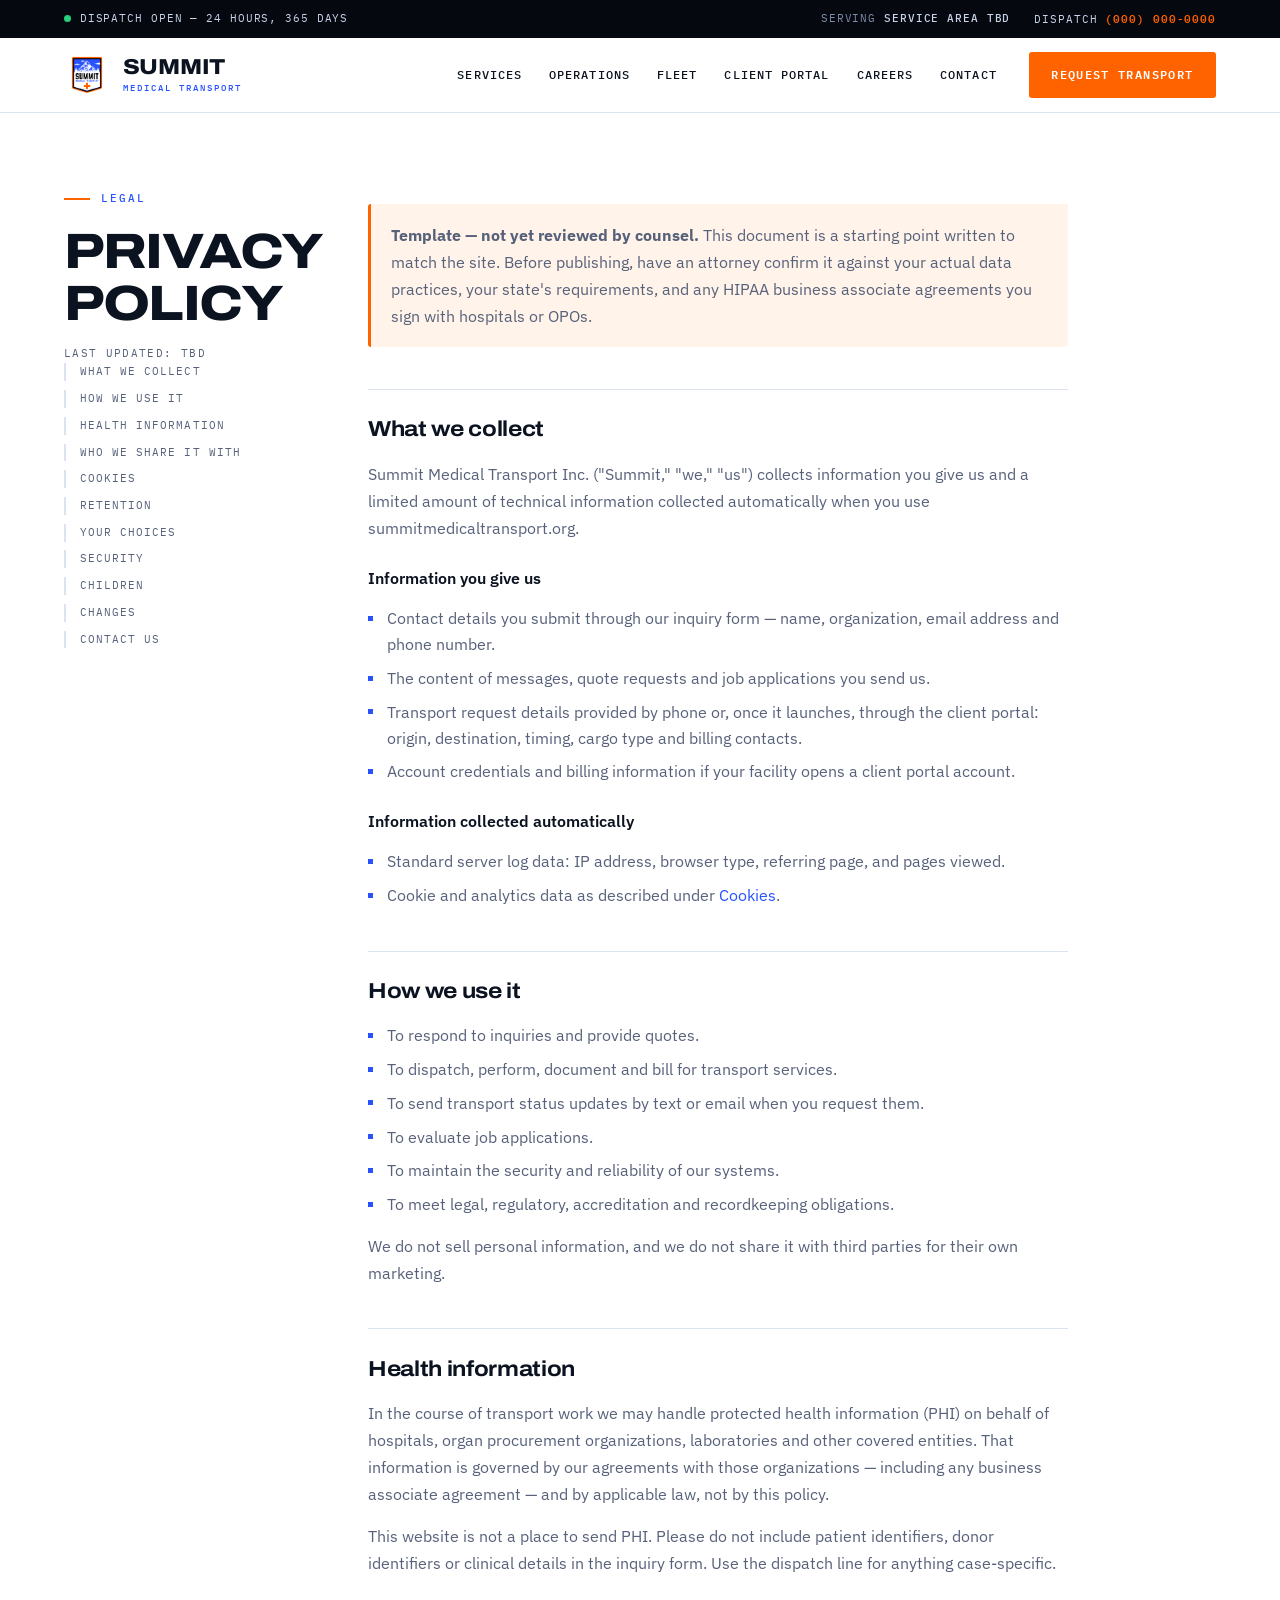
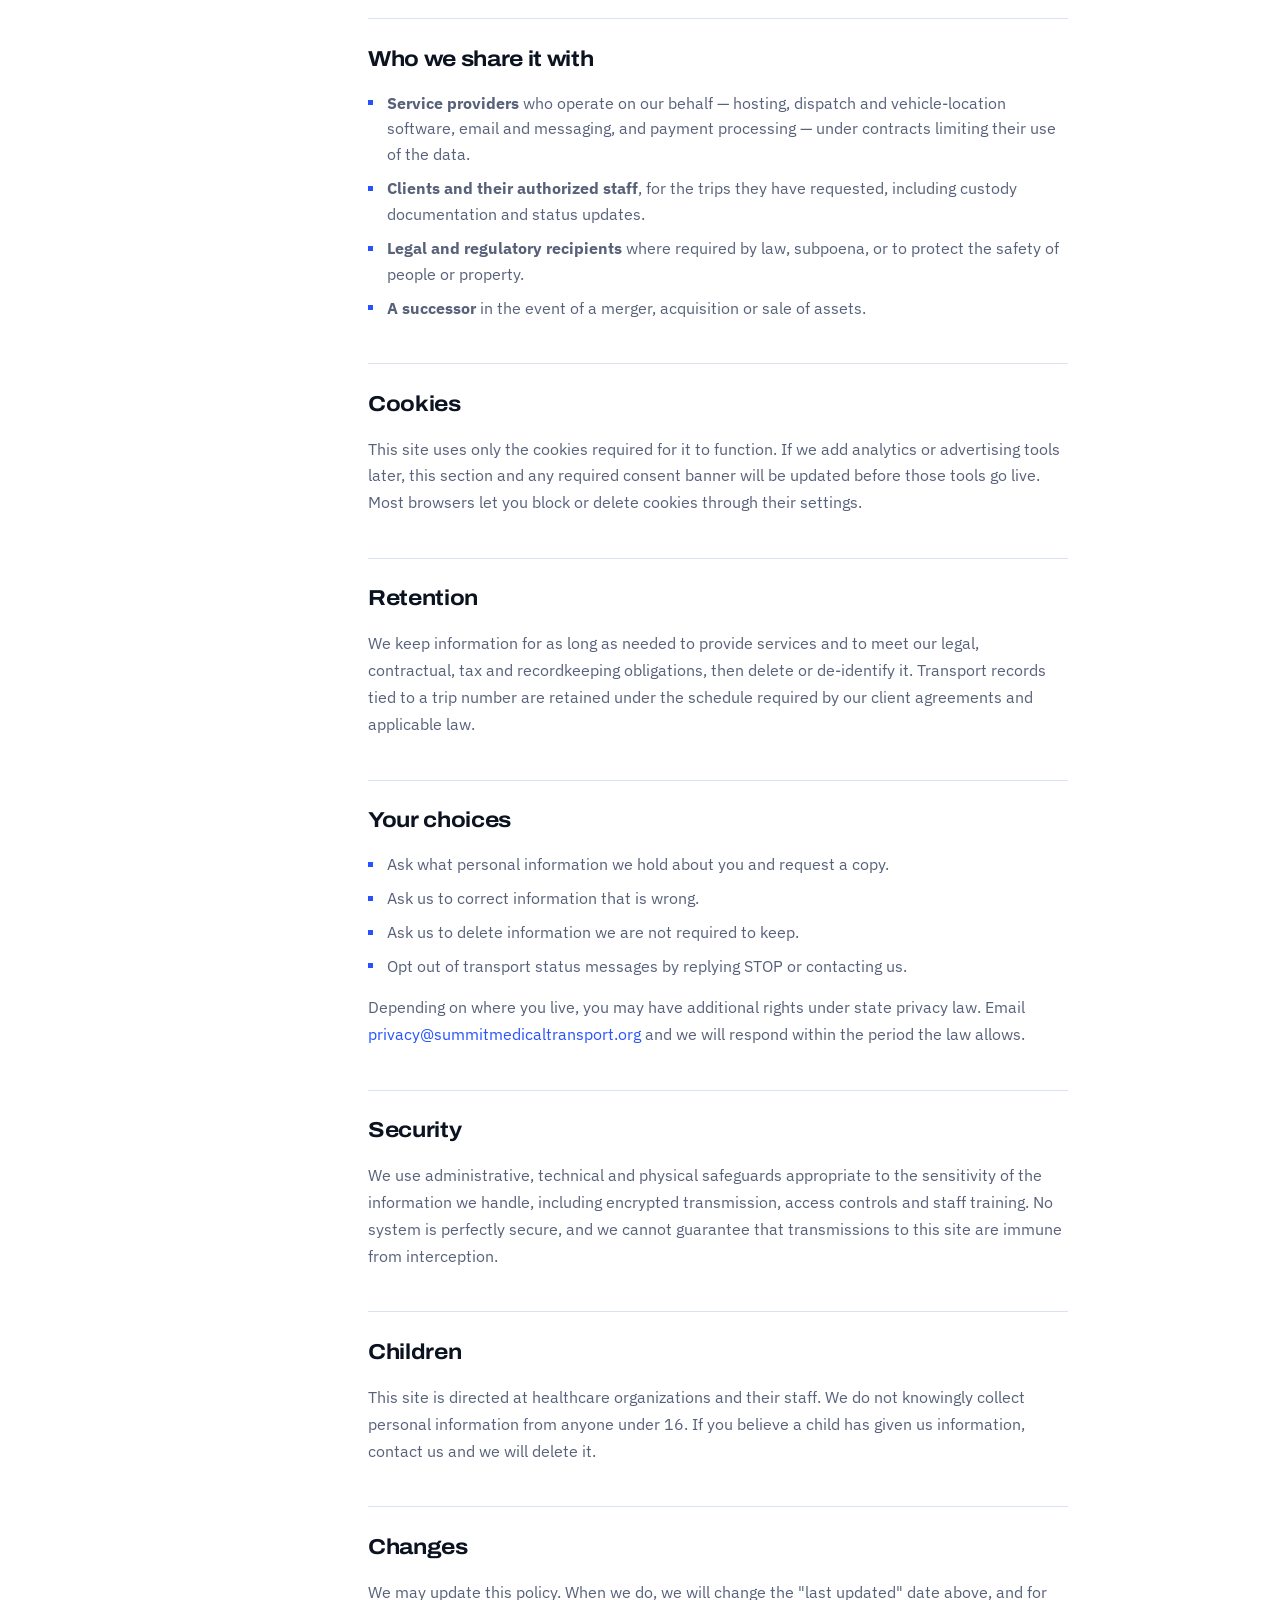
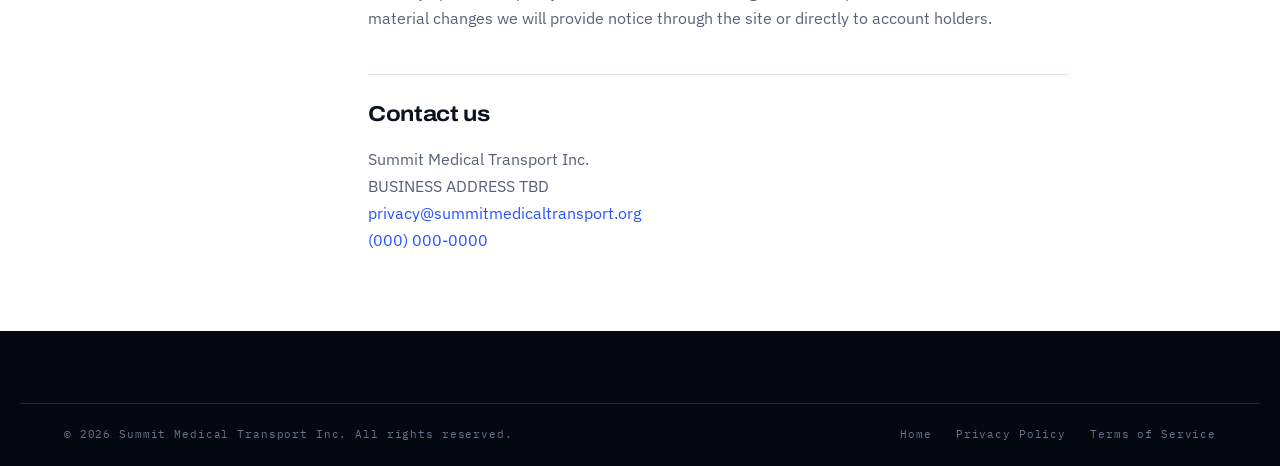
==== privacy.html @ a044e52d "Add Summit Medical Transport marketing site Single-page static site with privacy and terms drafts. H" ====
<!DOCTYPE html>
<html lang="en">
<head>
<meta charset="utf-8">
<meta name="viewport" content="width=device-width, initial-scale=1">
<title>Privacy Policy — Summit Medical Transport</title>
<meta name="description" content="How Summit Medical Transport Inc. collects, uses and protects information submitted through summitmedicaltransport.org.">
<meta name="theme-color" content="#05080F">
<meta name="robots" content="noindex">
<link rel="icon" href="assets/img/favicon.png" type="image/png">
<link rel="apple-touch-icon" href="assets/img/apple-touch-icon.png">
<link rel="preconnect" href="https://fonts.googleapis.com">
<link rel="preconnect" href="https://fonts.gstatic.com" crossorigin>
<link href="https://fonts.googleapis.com/css2?family=Archivo:wdth,wght@100..125,400..800&family=IBM+Plex+Mono:wght@400;500;600&family=IBM+Plex+Sans:wght@400;500;600&display=swap" rel="stylesheet">
<link rel="stylesheet" href="assets/css/styles.css">
</head>
<body>
<a class="skip" href="#main">Skip to content</a>

<div class="dispatchbar">
  <div class="wrap dispatchbar__in">
    <p class="dispatchbar__status"><span class="pulse" aria-hidden="true"></span>Dispatch open — 24 hours, 365 days</p>
    <p class="dispatchbar__area">Serving <strong>SERVICE AREA TBD</strong></p>
    <a class="dispatchbar__tel" href="tel:+10000000000">Dispatch <strong>(000) 000-0000</strong></a>
  </div>
</div>

<header class="banner">
  <div class="wrap banner__in">
    <a class="brand" href="index.html" aria-label="Summit Medical Transport, home">
      <img class="brand__mark" src="assets/img/summit-logo.png" alt="" width="1000" height="1000">
      <span class="brand__type">
        <span class="brand__name">Summit</span>
        <span class="brand__sub">Medical Transport</span>
      </span>
    </a>
    <nav class="nav" id="nav" aria-label="Primary">
      <a href="index.html#services">Services</a>
      <a href="index.html#operations">Operations</a>
      <a href="index.html#fleet">Fleet</a>
      <a href="index.html#portal">Client Portal</a>
      <a href="index.html#careers">Careers</a>
      <a href="index.html#contact">Contact</a>
    </nav>
    <div class="banner__act">
      <a class="btn btn--signal" href="tel:+10000000000">Request Transport</a>
    </div>
    <button class="burger" id="burger" aria-expanded="false" aria-controls="nav" aria-label="Open menu">
      <span></span><span></span><span></span>
    </button>
  </div>
</header>

<main id="main" class="legal">
  <div class="wrap legal__grid">
    <aside>
      <p class="eyebrow">Legal</p>
      <h1 class="legal__h1">Privacy<br>Policy</h1>
      <p class="legal__updated">Last updated: TBD</p>
      <nav class="legal__toc" aria-label="On this page">
        <a href="#collect">What we collect</a>
        <a href="#use">How we use it</a>
        <a href="#phi">Health information</a>
        <a href="#share">Who we share it with</a>
        <a href="#cookies">Cookies</a>
        <a href="#retention">Retention</a>
        <a href="#rights">Your choices</a>
        <a href="#security">Security</a>
        <a href="#children">Children</a>
        <a href="#changes">Changes</a>
        <a href="#reach">Contact us</a>
      </nav>
    </aside>

    <div class="legal__body">
      <p class="legal__note">
        <strong>Template — not yet reviewed by counsel.</strong> This document is a
        starting point written to match the site. Before publishing, have an
        attorney confirm it against your actual data practices, your state's
        requirements, and any HIPAA business associate agreements you sign with
        hospitals or OPOs.
      </p>

      <h2 id="collect">What we collect</h2>
      <p>
        Summit Medical Transport Inc. ("Summit," "we," "us") collects information
        you give us and a limited amount of technical information collected
        automatically when you use summitmedicaltransport.org.
      </p>
      <h3>Information you give us</h3>
      <ul>
        <li>Contact details you submit through our inquiry form — name, organization, email address and phone number.</li>
        <li>The content of messages, quote requests and job applications you send us.</li>
        <li>Transport request details provided by phone or, once it launches, through the client portal: origin, destination, timing, cargo type and billing contacts.</li>
        <li>Account credentials and billing information if your facility opens a client portal account.</li>
      </ul>
      <h3>Information collected automatically</h3>
      <ul>
        <li>Standard server log data: IP address, browser type, referring page, and pages viewed.</li>
        <li>Cookie and analytics data as described under <a href="#cookies">Cookies</a>.</li>
      </ul>

      <h2 id="use">How we use it</h2>
      <ul>
        <li>To respond to inquiries and provide quotes.</li>
        <li>To dispatch, perform, document and bill for transport services.</li>
        <li>To send transport status updates by text or email when you request them.</li>
        <li>To evaluate job applications.</li>
        <li>To maintain the security and reliability of our systems.</li>
        <li>To meet legal, regulatory, accreditation and recordkeeping obligations.</li>
      </ul>
      <p>
        We do not sell personal information, and we do not share it with third
        parties for their own marketing.
      </p>

      <h2 id="phi">Health information</h2>
      <p>
        In the course of transport work we may handle protected health
        information (PHI) on behalf of hospitals, organ procurement
        organizations, laboratories and other covered entities. That information
        is governed by our agreements with those organizations — including any
        business associate agreement — and by applicable law, not by this policy.
      </p>
      <p>
        This website is not a place to send PHI. Please do not include patient
        identifiers, donor identifiers or clinical details in the inquiry form.
        Use the dispatch line for anything case-specific.
      </p>

      <h2 id="share">Who we share it with</h2>
      <ul>
        <li><strong>Service providers</strong> who operate on our behalf — hosting, dispatch and vehicle-location software, email and messaging, and payment processing — under contracts limiting their use of the data.</li>
        <li><strong>Clients and their authorized staff</strong>, for the trips they have requested, including custody documentation and status updates.</li>
        <li><strong>Legal and regulatory recipients</strong> where required by law, subpoena, or to protect the safety of people or property.</li>
        <li><strong>A successor</strong> in the event of a merger, acquisition or sale of assets.</li>
      </ul>

      <h2 id="cookies">Cookies</h2>
      <p>
        This site uses only the cookies required for it to function. If we add
        analytics or advertising tools later, this section and any required
        consent banner will be updated before those tools go live. Most browsers
        let you block or delete cookies through their settings.
      </p>

      <h2 id="retention">Retention</h2>
      <p>
        We keep information for as long as needed to provide services and to meet
        our legal, contractual, tax and recordkeeping obligations, then delete or
        de-identify it. Transport records tied to a trip number are retained
        under the schedule required by our client agreements and applicable law.
      </p>

      <h2 id="rights">Your choices</h2>
      <ul>
        <li>Ask what personal information we hold about you and request a copy.</li>
        <li>Ask us to correct information that is wrong.</li>
        <li>Ask us to delete information we are not required to keep.</li>
        <li>Opt out of transport status messages by replying STOP or contacting us.</li>
      </ul>
      <p>
        Depending on where you live, you may have additional rights under state
        privacy law. Email <a href="mailto:privacy@summitmedicaltransport.org">privacy@summitmedicaltransport.org</a>
        and we will respond within the period the law allows.
      </p>

      <h2 id="security">Security</h2>
      <p>
        We use administrative, technical and physical safeguards appropriate to
        the sensitivity of the information we handle, including encrypted
        transmission, access controls and staff training. No system is perfectly
        secure, and we cannot guarantee that transmissions to this site are
        immune from interception.
      </p>

      <h2 id="children">Children</h2>
      <p>
        This site is directed at healthcare organizations and their staff. We do
        not knowingly collect personal information from anyone under 16. If you
        believe a child has given us information, contact us and we will delete
        it.
      </p>

      <h2 id="changes">Changes</h2>
      <p>
        We may update this policy. When we do, we will change the "last updated"
        date above, and for material changes we will provide notice through the
        site or directly to account holders.
      </p>

      <h2 id="reach">Contact us</h2>
      <p>
        Summit Medical Transport Inc.<br>
        BUSINESS ADDRESS TBD<br>
        <a href="mailto:privacy@summitmedicaltransport.org">privacy@summitmedicaltransport.org</a><br>
        <a href="tel:+10000000000">(000) 000-0000</a>
      </p>
    </div>
  </div>
</main>

<footer class="foot">
  <div class="wrap foot__base">
    <p class="foot__copy">© <span id="yr">2026</span> Summit Medical Transport Inc. All rights reserved.</p>
    <p class="foot__links">
      <a href="index.html">Home</a>
      <a href="privacy.html">Privacy Policy</a>
      <a href="terms.html">Terms of Service</a>
    </p>
  </div>
</footer>

<script src="assets/js/main.js" defer></script>
</body>
</html>
---- assets/css/styles.css ----
/* ═══════════════════════════════════════════════════════════════════
   SUMMIT MEDICAL TRANSPORT
   Direction: "Cold Chain" — alpine night, clinical frost, dispatch data.
   Display: Archivo (expanded)  ·  Body: IBM Plex Sans  ·  Data: IBM Plex Mono
   ═══════════════════════════════════════════════════════════════════ */

:root{
  /* ── color ── */
  --night:        #05080F;
  --ink:          #0B1220;
  --ink-lift:     #131E36;
  --summit:       #2752FE;
  --summit-lift:  #4A72FF;
  --signal:       #FF6300;
  --signal-soft:  #FF8A3D;
  --frost:        #EEF2FA;
  --paper:        #FFFFFF;
  --slate:        #57617A;
  --line:         #DCE3F0;
  --line-dark:    rgba(255,255,255,.13);

  /* ── type ── */
  --display: 'Archivo', 'Helvetica Neue', Arial, sans-serif;
  --body:    'IBM Plex Sans', -apple-system, BlinkMacSystemFont, 'Segoe UI', sans-serif;
  --mono:    'IBM Plex Mono', ui-monospace, 'SF Mono', Menlo, monospace;

  /* ── metrics ── */
  --wrap: 1240px;
  --gut: clamp(1.25rem, 4vw, 2.75rem);
  --banner-h: 74px;
  --r: 3px;
}

*,*::before,*::after{ box-sizing:border-box; }

html{ -webkit-text-size-adjust:100%; scroll-behavior:smooth; scroll-padding-top:calc(var(--banner-h) + 16px); }

body{
  margin:0;
  background:var(--paper);
  color:var(--ink);
  font-family:var(--body);
  font-size:1rem;
  line-height:1.6;
  -webkit-font-smoothing:antialiased;
  overflow-x:hidden;
}

/* height:auto so the HTML width/height attributes don't beat aspect-ratio */
img,svg,video{ display:block; max-width:100%; height:auto; }
h1,h2,h3{ margin:0; }
p{ margin:0; }
ul,ol,dl,dd{ margin:0; padding:0; }
li{ list-style:none; }
a{ color:inherit; }

::selection{ background:var(--signal); color:#fff; }

:focus-visible{ outline:3px solid var(--signal); outline-offset:3px; }

.skip{
  position:absolute; left:-9999px; top:0; z-index:200;
  background:var(--signal); color:#fff; padding:.75rem 1.25rem;
  font-family:var(--mono); font-size:.8rem; text-decoration:none;
}
.skip:focus{ left:0; }

.wrap{ width:100%; max-width:var(--wrap); margin-inline:auto; padding-inline:var(--gut); }

/* ═══ TYPE PRIMITIVES ══════════════════════════════════════════════ */

.eyebrow{
  font-family:var(--mono);
  font-size:.7rem; font-weight:500;
  letter-spacing:.18em; text-transform:uppercase;
  color:var(--summit);
  display:flex; align-items:center; gap:.7rem;
}
.eyebrow::before{
  content:""; width:26px; height:2px; background:var(--signal); flex:none;
}
.eyebrow--onDark{ color:#9DB3FF; }

.sechead{ max-width:62ch; margin-bottom:clamp(2.5rem,5vw,4rem); }
.sechead__h{
  font-family:var(--display);
  font-variation-settings:'wdth' 116;
  font-weight:700;
  font-size:clamp(1.85rem,3.4vw,3rem);
  line-height:1.06;
  letter-spacing:-.022em;
  margin-top:1.1rem;
  text-wrap:balance;
}
.sechead__p{
  margin-top:1.25rem;
  font-size:clamp(1rem,1.15vw,1.1rem);
  color:var(--slate);
  max-width:56ch;
}
.sechead--onDark .sechead__p{ color:#93A0BC; }

/* ═══ BUTTONS ══════════════════════════════════════════════════════ */

.btn{
  display:inline-flex; align-items:center; justify-content:center;
  gap:.5rem;
  padding:.72rem 1.3rem;
  border:2px solid transparent; border-radius:var(--r);
  font-family:var(--mono); font-size:.76rem; font-weight:600;
  letter-spacing:.11em; text-transform:uppercase; text-decoration:none;
  white-space:nowrap; cursor:pointer;
  transition:background-color .18s ease, color .18s ease, border-color .18s ease, transform .18s ease;
}
.btn:hover{ transform:translateY(-2px); }
.btn:active{ transform:translateY(0); }
.btn--lg{ padding:1rem 1.7rem; font-size:.82rem; }

.btn--signal{ background:var(--signal); color:#fff; border-color:var(--signal); }
.btn--signal:hover{ background:#E85A00; border-color:#E85A00; }

.btn--summit{ background:var(--summit); color:#fff; border-color:var(--summit); }
.btn--summit:hover{ background:#1B3FD8; border-color:#1B3FD8; }

.btn--outline{ color:#fff; border-color:rgba(255,255,255,.32); background:transparent; }
.btn--outline:hover{ border-color:#fff; background:rgba(255,255,255,.07); }

.btn--outlineDark{ color:var(--ink); border-color:var(--line); background:transparent; }
.btn--outlineDark:hover{ border-color:var(--summit); color:var(--summit); }

.btn--ghost{ color:var(--ink); border-color:var(--line); background:transparent; padding:.6rem 1rem; }
.btn--ghost:hover{ border-color:var(--summit); color:var(--summit); }

/* ═══ DISPATCH BAR ═════════════════════════════════════════════════ */

.dispatchbar{ background:var(--night); color:#C9D4EA; }
.dispatchbar__in{
  display:flex; align-items:center; gap:1.5rem;
  min-height:38px;
  font-family:var(--mono); font-size:.7rem; letter-spacing:.08em;
  text-transform:uppercase;
}
.dispatchbar__status{ display:flex; align-items:center; gap:.55rem; }
.dispatchbar__area{ margin-left:auto; color:#7E8CAB; }
.dispatchbar__area strong{ color:#C9D4EA; font-weight:500; }
.dispatchbar__tel{ text-decoration:none; color:#C9D4EA; transition:color .18s ease; }
.dispatchbar__tel:hover{ color:var(--signal); }
.dispatchbar__tel strong{ color:var(--signal); font-weight:600; }

.pulse{
  width:7px; height:7px; border-radius:50%; background:#26D07C; flex:none;
  box-shadow:0 0 0 0 rgba(38,208,124,.65);
  animation:pulse 2.4s ease-out infinite;
}
@keyframes pulse{
  0%{ box-shadow:0 0 0 0 rgba(38,208,124,.6); }
  70%{ box-shadow:0 0 0 7px rgba(38,208,124,0); }
  100%{ box-shadow:0 0 0 0 rgba(38,208,124,0); }
}

/* ═══ BANNER ═══════════════════════════════════════════════════════ */

.banner{
  position:sticky; top:0; z-index:100;
  background:rgba(255,255,255,.94);
  backdrop-filter:saturate(180%) blur(14px);
  border-bottom:1px solid var(--line);
}
.banner__in{
  display:flex; align-items:center; gap:2rem;
  min-height:var(--banner-h);
}

.brand{ display:flex; align-items:center; gap:.8rem; text-decoration:none; flex:none; }
.brand__mark{ width:46px; height:46px; object-fit:contain; }
.brand__type{ display:flex; flex-direction:column; line-height:1; }
.brand__name{
  font-family:var(--display); font-variation-settings:'wdth' 112;
  font-weight:800; font-size:1.35rem; letter-spacing:-.015em;
  text-transform:uppercase;
}
.brand__sub{
  font-family:var(--mono); font-size:.58rem; font-weight:500;
  letter-spacing:.22em; text-transform:uppercase;
  color:var(--summit); margin-top:.28rem;
}

.nav{ display:flex; align-items:center; gap:1.7rem; margin-left:auto; }
.nav a{
  font-family:var(--mono); font-size:.74rem; font-weight:500;
  letter-spacing:.09em; text-transform:uppercase;
  text-decoration:none; color:var(--ink);
  padding:.4rem 0; position:relative;
  transition:color .18s ease;
}
.nav a::after{
  content:""; position:absolute; left:0; bottom:0; width:0; height:2px;
  background:var(--signal); transition:width .22s ease;
}
.nav a:hover{ color:var(--summit); }
.nav a:hover::after{ width:100%; }

.banner__act{ display:flex; align-items:center; gap:.6rem; flex:none; }

.burger{
  display:none;
  width:44px; height:44px; margin-left:auto;
  background:none; border:1px solid var(--line); border-radius:var(--r);
  cursor:pointer; padding:0;
  flex-direction:column; align-items:center; justify-content:center; gap:5px;
}
.burger span{ width:19px; height:2px; background:var(--ink); transition:transform .22s ease, opacity .22s ease; }
.burger[aria-expanded="true"] span:nth-child(1){ transform:translateY(7px) rotate(45deg); }
.burger[aria-expanded="true"] span:nth-child(2){ opacity:0; }
.burger[aria-expanded="true"] span:nth-child(3){ transform:translateY(-7px) rotate(-45deg); }

/* ═══ HERO ═════════════════════════════════════════════════════════ */

.hero{
  position:relative;
  background:var(--night);
  color:#fff;
  overflow:hidden;
  isolation:isolate;
}
.hero__media{
  position:absolute; inset:0; z-index:-2;
  width:100%; height:100%;
  object-fit:cover; object-position:50% 20%;
}
.hero__scrim{
  position:absolute; inset:0; z-index:-1;
  background:
    linear-gradient(97deg, rgba(4,7,14,.95) 0%, rgba(4,7,14,.88) 26%, rgba(4,7,14,.62) 52%, rgba(4,7,14,.44) 74%, rgba(4,7,14,.7) 100%),
    linear-gradient(to bottom, rgba(4,7,14,.72) 0%, rgba(4,7,14,.18) 26%, rgba(4,7,14,.3) 62%, rgba(4,7,14,.86) 100%);
}

.hero__in{
  display:grid;
  grid-template-columns:minmax(0,1fr) minmax(0,26rem);
  gap:clamp(2rem,5vw,4rem);
  align-items:center;
  padding-block:clamp(3.5rem,7vw,6rem);
  min-height:clamp(540px,76vh,800px);
}
.hero__copy{ min-width:0; }

.hero__h1{
  font-family:var(--display);
  font-variation-settings:'wdth' 108;
  font-weight:800;
  font-size:clamp(2.4rem,4.4vw,3.85rem);
  line-height:.97;
  letter-spacing:-.03em;
  text-transform:uppercase;
  margin-top:1.4rem;
}
.hero__h1 em{
  font-style:normal;
  color:var(--signal);
}
.hero__lede{
  margin-top:1.7rem;
  max-width:50ch;
  font-size:clamp(1.02rem,1.25vw,1.16rem);
  line-height:1.62;
  color:#B4C1DC;
}
.hero__cta{ display:flex; flex-wrap:wrap; gap:.8rem; margin-top:2.3rem; }

/* ─── signature: viability board ─── */

.board{
  background:rgba(9,14,28,.82);
  backdrop-filter:blur(18px) saturate(150%);
  border:1px solid var(--line-dark);
  border-top:3px solid var(--signal);
  border-radius:var(--r);
  padding:1.5rem 1.6rem 1.35rem;
  box-shadow:0 30px 70px -30px rgba(0,0,0,.85);
}
.board__head{
  display:flex; align-items:baseline; justify-content:space-between; gap:1rem;
  padding-bottom:.85rem; border-bottom:1px solid var(--line-dark);
}
.board__title{
  font-family:var(--mono); font-size:.76rem; font-weight:600;
  letter-spacing:.19em; text-transform:uppercase; color:#fff;
}
.board__clock{ font-family:var(--mono); font-size:.72rem; display:flex; gap:.45rem; align-items:baseline; }
.board__clockLabel{ color:#6B7A9B; letter-spacing:.12em; }
.board__clockVal{ color:#26D07C; font-weight:500; font-variant-numeric:tabular-nums; }

.board__note{
  margin-top:.9rem;
  font-size:.83rem; line-height:1.5; color:#8B99B8;
}

.board__list{ margin-top:1.15rem; display:flex; flex-direction:column; gap:.72rem; }
.board__row{
  display:grid;
  grid-template-columns:5.4rem 1fr 4.4rem;
  align-items:center; gap:.85rem;
}
.board__organ{
  font-family:var(--mono); font-size:.72rem; font-weight:500;
  letter-spacing:.1em; text-transform:uppercase; color:#C6D2E8;
}
.board__track{
  height:6px; border-radius:99px;
  background:rgba(255,255,255,.09);
  overflow:hidden;
}
.board__fill{
  display:block; height:100%; width:var(--pct);
  background:var(--tone); border-radius:99px;
  transform-origin:left center; transform:scaleX(0);
  animation:fill .9s cubic-bezier(.2,.8,.25,1) forwards;
  animation-delay:var(--d,.35s);
}
.board__row:nth-child(1) .board__fill{ --d:.30s; }
.board__row:nth-child(2) .board__fill{ --d:.42s; }
.board__row:nth-child(3) .board__fill{ --d:.54s; }
.board__row:nth-child(4) .board__fill{ --d:.66s; }
.board__row:nth-child(5) .board__fill{ --d:.78s; }
@keyframes fill{ to{ transform:scaleX(1); } }

.board__val{
  font-family:var(--mono); font-size:.72rem; color:#fff;
  text-align:right; font-variant-numeric:tabular-nums;
}
.board__foot{
  margin-top:1.2rem; padding-top:.85rem;
  border-top:1px solid var(--line-dark);
  font-size:.7rem; line-height:1.45; color:#66748F;
}

/* ═══ PROMISE STRIP ════════════════════════════════════════════════ */

.strip{ background:var(--summit); color:#fff; }
.strip__in{
  display:grid; grid-template-columns:repeat(3,1fr);
  gap:clamp(1.5rem,3vw,3rem);
  padding-block:clamp(2.5rem,4vw,3.5rem);
}
.strip__item{ padding-left:1.25rem; border-left:2px solid rgba(255,255,255,.28); }
.strip__k{
  font-family:var(--mono); font-size:.72rem; font-weight:600;
  letter-spacing:.16em; text-transform:uppercase; color:#FFC9A3;
}
.strip__v{ margin-top:.65rem; font-size:.97rem; line-height:1.58; color:rgba(255,255,255,.92); }

/* ═══ SECTIONS ═════════════════════════════════════════════════════ */

.sec{ padding-block:clamp(4rem,8vw,7rem); }
.sec--paper{ background:var(--paper); color:var(--ink); }
.sec--frost{ background:var(--frost); color:var(--ink); }
.sec--ink{ background:var(--ink); color:#fff; }
.sec--ink .sechead__h{ color:#fff; }

/* ─── services ─── */

.cards{
  display:grid;
  grid-template-columns:repeat(auto-fit,minmax(255px,1fr));
  gap:1px;
  background:var(--line);
  border:1px solid var(--line);
}
.card{
  background:var(--paper);
  padding:2rem 1.75rem 2.1rem;
  transition:background-color .22s ease;
}
.card:hover{ background:#F8FAFF; }
.card__ico{
  display:flex; align-items:center; justify-content:center;
  width:44px; height:44px;
  border:2px solid var(--summit); border-radius:var(--r);
  color:var(--summit);
}
.card__ico svg{ width:23px; height:23px; }
.card--signal .card__ico{ border-color:var(--signal); color:var(--signal); }
.card__h{
  font-family:var(--display); font-variation-settings:'wdth' 112;
  font-weight:700; font-size:1.28rem; letter-spacing:-.012em;
  margin-top:1.25rem;
}
.card__p{ margin-top:.8rem; font-size:.94rem; line-height:1.62; color:var(--slate); }
.card__ul{
  margin-top:1.3rem; padding-top:1.1rem; border-top:1px solid var(--line);
  display:flex; flex-direction:column; gap:.5rem;
}
.card__ul li{
  font-family:var(--mono); font-size:.71rem; letter-spacing:.05em;
  color:var(--ink); padding-left:1.1rem; position:relative; line-height:1.5;
}
.card__ul li::before{
  content:""; position:absolute; left:0; top:.52em;
  width:5px; height:5px; background:var(--signal);
}

/* ─── operations ─── */

.steps{
  display:grid; grid-template-columns:repeat(5,1fr);
  gap:1px; background:var(--line-dark);
  border-top:1px solid var(--line-dark);
  border-bottom:1px solid var(--line-dark);
}
.step{ background:var(--ink); padding:1.9rem 1.4rem 2rem; }
.step__n{
  font-family:var(--mono); font-size:.72rem; font-weight:600;
  letter-spacing:.14em; color:var(--signal);
}
.step__h{
  font-family:var(--display); font-variation-settings:'wdth' 110;
  font-weight:700; font-size:1.06rem; margin-top:1rem; color:#fff;
  letter-spacing:-.005em;
}
.step__p{ margin-top:.7rem; font-size:.88rem; line-height:1.6; color:#8E9CBA; }

/* ─── fleet ─── */

.fleet__grid{
  display:grid; grid-template-columns:minmax(0,1fr) minmax(0,1.1fr);
  gap:clamp(2rem,5vw,4.5rem); align-items:center;
}
.fleet__p{ margin-top:1.4rem; font-size:1rem; line-height:1.68; color:var(--slate); max-width:52ch; }
.fleet__specs{
  margin-top:2.2rem; display:grid; grid-template-columns:repeat(2,1fr); gap:1px;
  background:var(--line); border:1px solid var(--line);
}
.fleet__specs > div{ background:var(--frost); padding:1rem 1.1rem; }
.fleet__specs dt{
  font-family:var(--mono); font-size:.65rem; letter-spacing:.16em;
  text-transform:uppercase; color:var(--slate);
}
.fleet__specs dd{
  font-family:var(--display); font-variation-settings:'wdth' 110;
  font-weight:700; font-size:1.02rem; margin-top:.35rem;
}

.fleet__shot{ margin:0; }
.shot__img{
  width:100%; aspect-ratio:4/3; object-fit:cover;
  border-radius:var(--r);
  box-shadow:0 26px 60px -34px rgba(11,18,32,.7);
}
.shot__cap{
  margin-top:.9rem; padding-left:.9rem;
  border-left:2px solid var(--signal);
  font-family:var(--mono); font-size:.66rem; letter-spacing:.14em;
  text-transform:uppercase; color:var(--slate);
}

/* ─── portal ─── */

.portal__grid{
  display:grid; grid-template-columns:minmax(0,1.05fr) minmax(0,.95fr);
  gap:clamp(2rem,5vw,4.5rem); align-items:start;
}
.portal__p{ margin-top:1.4rem; font-size:1rem; line-height:1.68; color:#93A0BC; max-width:52ch; }
.portal__form{ margin-top:2.2rem; max-width:30rem; }
.portal__label{
  display:block;
  font-family:var(--mono); font-size:.68rem; letter-spacing:.16em;
  text-transform:uppercase; color:#93A0BC; margin-bottom:.7rem;
}
.portal__row{ display:flex; gap:.6rem; flex-wrap:wrap; }
.portal__input{
  flex:1 1 15rem; min-width:0;
  background:rgba(255,255,255,.05);
  border:1px solid var(--line-dark); border-radius:var(--r);
  padding:.72rem .95rem; color:#fff;
  font-family:var(--body); font-size:.94rem;
}
.portal__input::placeholder{ color:#5E6B87; }
.portal__input:focus{ border-color:var(--summit-lift); background:rgba(255,255,255,.08); }
.portal__msg{
  margin-top:.85rem; min-height:1.2em;
  font-family:var(--mono); font-size:.72rem; letter-spacing:.06em; color:#26D07C;
}

.portal__list{
  border-top:1px solid var(--line-dark);
}
.portal__item{
  display:grid; grid-template-columns:8.2rem 1fr; gap:1rem;
  align-items:baseline;
  padding:1.1rem 0;
  border-bottom:1px solid var(--line-dark);
  font-size:.95rem; line-height:1.55; color:#A8B5D0;
}
.portal__tag{
  font-family:var(--mono); font-size:.68rem; font-weight:600;
  letter-spacing:.15em; text-transform:uppercase; color:var(--signal);
}

/* ─── about ─── */

.about__grid{
  display:grid; grid-template-columns:minmax(0,.85fr) minmax(0,1.15fr);
  gap:clamp(2rem,5vw,4.5rem); align-items:start;
}
.about__lead .sechead__h{ margin-top:1.1rem; }
.about__body{ display:flex; flex-direction:column; gap:1.2rem; }
.about__body p{ font-size:1.03rem; line-height:1.72; color:var(--slate); }
.about__body p:first-child{ color:var(--ink); font-size:1.14rem; line-height:1.62; }

/* ─── careers ─── */

.jobs{ border-top:1px solid var(--line); }
.job{
  display:flex; align-items:center; justify-content:space-between;
  gap:2rem; padding:1.85rem 0;
  border-bottom:1px solid var(--line);
}
.job__h{
  font-family:var(--display); font-variation-settings:'wdth' 112;
  font-weight:700; font-size:1.32rem; letter-spacing:-.012em;
}
.job__meta{
  display:flex; flex-wrap:wrap; gap:.5rem 1.2rem; margin-top:.6rem;
  font-family:var(--mono); font-size:.68rem; letter-spacing:.12em;
  text-transform:uppercase; color:var(--summit);
}
.job__p{ margin-top:.8rem; font-size:.94rem; line-height:1.62; color:var(--slate); max-width:62ch; }
.job--open .job__h{ color:var(--slate); }

/* ─── contact ─── */

.contact__grid{
  display:grid; grid-template-columns:minmax(0,.9fr) minmax(0,1.1fr);
  gap:clamp(2rem,5vw,4.5rem); align-items:start;
}
.contact__copy .sechead__h{ margin-top:1.1rem; }
.contact__p{ margin-top:1.2rem; font-size:1rem; line-height:1.68; color:var(--slate); max-width:42ch; }
.contact__urgent{
  margin-top:2rem; padding:1.4rem 1.5rem;
  background:var(--ink); color:#fff; border-radius:var(--r);
  border-left:3px solid var(--signal);
}
.contact__urgentK{
  font-family:var(--mono); font-size:.7rem; font-weight:600;
  letter-spacing:.16em; text-transform:uppercase; color:var(--signal);
}
.contact__urgentV{ margin-top:.55rem; font-size:.94rem; color:#A8B5D0; }
.contact__urgent .btn{ margin-top:1.1rem; }

.contact__meta{ margin-top:2rem; display:flex; flex-direction:column; gap:.9rem; }
.contact__meta > div{ display:grid; grid-template-columns:5.5rem 1fr; gap:.8rem; align-items:baseline; }
.contact__meta dt{
  font-family:var(--mono); font-size:.66rem; letter-spacing:.15em;
  text-transform:uppercase; color:var(--slate);
}
.contact__meta dd a{ font-size:.92rem; color:var(--summit); text-decoration:none; border-bottom:1px solid transparent; }
.contact__meta dd a:hover{ border-bottom-color:var(--summit); }

.cform{
  background:var(--frost);
  border:1px solid var(--line);
  border-radius:var(--r);
  padding:clamp(1.5rem,3vw,2.25rem);
}
.cform__grid{ display:grid; grid-template-columns:repeat(2,1fr); gap:1.1rem; }
.field{ display:flex; flex-direction:column; gap:.45rem; min-width:0; }
.field--full{ grid-column:1 / -1; }
.field label{
  font-family:var(--mono); font-size:.66rem; letter-spacing:.15em;
  text-transform:uppercase; color:var(--slate);
}
.field input,.field select,.field textarea{
  width:100%;
  font-family:var(--body); font-size:.95rem; color:var(--ink);
  background:var(--paper);
  border:1px solid var(--line); border-radius:var(--r);
  padding:.7rem .85rem;
  transition:border-color .18s ease;
}
.field textarea{ resize:vertical; min-height:7rem; }
.field input:focus,.field select:focus,.field textarea:focus{ border-color:var(--summit); }
.field input[aria-invalid="true"],.field textarea[aria-invalid="true"]{ border-color:var(--signal); }

.cform__foot{ margin-top:1.5rem; display:flex; align-items:center; gap:1.2rem; flex-wrap:wrap; }
.cform__msg{
  font-family:var(--mono); font-size:.72rem; letter-spacing:.06em; color:var(--summit);
}

/* ═══ FOOTER ═══════════════════════════════════════════════════════ */

.foot{ background:var(--night); color:#8E9CBA; padding-top:clamp(3rem,6vw,4.5rem); }
.foot__in{
  display:grid; grid-template-columns:minmax(0,1fr) minmax(0,1.5fr);
  gap:clamp(2rem,5vw,4rem);
  padding-bottom:clamp(2.5rem,5vw,3.5rem);
}
.foot__mark{ width:58px; height:58px; object-fit:contain; }
.foot__legal{
  margin-top:1.1rem;
  font-family:var(--display); font-variation-settings:'wdth' 112;
  font-weight:700; font-size:1.06rem; color:#fff; letter-spacing:-.01em;
}
.foot__tag{ margin-top:.6rem; font-size:.88rem; line-height:1.6; max-width:34ch; }

.foot__nav{ display:grid; grid-template-columns:repeat(3,1fr); gap:2rem; }
.foot__h{
  font-family:var(--mono); font-size:.66rem; font-weight:600;
  letter-spacing:.17em; text-transform:uppercase; color:#fff;
  margin-bottom:1rem;
}
.foot__col{ display:flex; flex-direction:column; gap:.62rem; }
.foot__col a{
  font-size:.88rem; text-decoration:none; color:#8E9CBA;
  transition:color .18s ease; width:fit-content;
}
.foot__col a:hover{ color:var(--signal); }

.foot__base{
  display:flex; align-items:center; justify-content:space-between;
  gap:1.5rem; flex-wrap:wrap;
  padding-block:1.4rem;
  border-top:1px solid var(--line-dark);
}
.foot__copy,.foot__links{
  font-family:var(--mono); font-size:.68rem; letter-spacing:.08em; color:#66748F;
}
.foot__links{ display:flex; gap:1.5rem; }
.foot__links a{ text-decoration:none; transition:color .18s ease; }
.foot__links a:hover{ color:var(--signal); }

/* ═══ REVEAL ═══════════════════════════════════════════════════════ */

.reveal{ opacity:0; transform:translateY(18px); }
.reveal.is-in{ opacity:1; transform:none; transition:opacity .7s ease, transform .7s cubic-bezier(.2,.7,.3,1); }

/* ═══ LEGAL PAGES ══════════════════════════════════════════════════ */

.legal{ padding-block:clamp(3rem,6vw,5rem); }
.legal__grid{ display:grid; grid-template-columns:minmax(0,15rem) minmax(0,1fr); gap:clamp(2rem,5vw,4rem); align-items:start; }
.legal__toc{ position:sticky; top:calc(var(--banner-h) + 1.5rem); display:flex; flex-direction:column; gap:.55rem; }
.legal__toc a{
  font-family:var(--mono); font-size:.7rem; letter-spacing:.09em;
  text-transform:uppercase; text-decoration:none; color:var(--slate);
  padding-left:.9rem; border-left:2px solid var(--line);
  transition:color .18s ease, border-color .18s ease;
}
.legal__toc a:hover{ color:var(--summit); border-left-color:var(--summit); }
.legal__h1{
  font-family:var(--display); font-variation-settings:'wdth' 118;
  font-weight:800; font-size:clamp(2rem,4vw,3.1rem); line-height:1.05;
  letter-spacing:-.03em; text-transform:uppercase; margin-top:1.1rem;
}
.legal__updated{
  margin-top:1rem; font-family:var(--mono); font-size:.7rem;
  letter-spacing:.12em; text-transform:uppercase; color:var(--slate);
}
.legal__note{
  margin-top:1.75rem; padding:1.1rem 1.25rem;
  background:#FFF3EA; border-left:3px solid var(--signal); border-radius:var(--r);
  font-size:.9rem; line-height:1.6; color:#7A4A22;
}
.legal__body{ max-width:70ch; }
.legal__body h2{
  font-family:var(--display); font-variation-settings:'wdth' 112;
  font-weight:700; font-size:1.35rem; letter-spacing:-.015em;
  margin-top:2.6rem; padding-top:1.4rem; border-top:1px solid var(--line);
}
.legal__body h2:first-child{ margin-top:0; padding-top:0; border-top:0; }
.legal__body h3{
  font-family:var(--body); font-weight:600; font-size:1rem; margin-top:1.5rem;
}
.legal__body p{ margin-top:.9rem; font-size:.98rem; line-height:1.72; color:var(--slate); }
.legal__body ul{ margin-top:.9rem; display:flex; flex-direction:column; gap:.5rem; }
.legal__body ul li{
  font-size:.98rem; line-height:1.65; color:var(--slate);
  padding-left:1.2rem; position:relative;
}
.legal__body ul li::before{
  content:""; position:absolute; left:0; top:.62em;
  width:5px; height:5px; background:var(--summit);
}
.legal__body a{ color:var(--summit); text-decoration:none; border-bottom:1px solid transparent; }
.legal__body a:hover{ border-bottom-color:var(--summit); }

/* ═══ RESPONSIVE ═══════════════════════════════════════════════════ */

@media (max-width:1120px){
  .nav{ gap:1.15rem; }
  .nav a{ font-size:.7rem; }
  .banner__act .btn--ghost{ display:none; }
}

@media (max-width:960px){
  .banner__in{ gap:1rem; }
  .burger{ display:flex; }
  .banner__act{ display:none; }
  .nav{
    position:fixed; inset:calc(var(--banner-h) + 38px) 0 auto 0;
    flex-direction:column; align-items:stretch; gap:0;
    background:var(--paper); border-bottom:1px solid var(--line);
    padding:.5rem var(--gut) 1.5rem;
    margin-left:0;
    transform:translateY(-12px); opacity:0; pointer-events:none;
    transition:opacity .2s ease, transform .2s ease;
    max-height:calc(100vh - var(--banner-h) - 38px); overflow-y:auto;
  }
  .nav.is-open{ transform:none; opacity:1; pointer-events:auto; }
  .nav a{ padding:.95rem 0; border-bottom:1px solid var(--line); font-size:.82rem; }
  .nav a::after{ display:none; }

  .hero__in{ grid-template-columns:1fr; align-items:start; }
  .board{ max-width:34rem; }

  .strip__in{ grid-template-columns:1fr; gap:1.5rem; }
  .steps{ grid-template-columns:repeat(2,1fr); }
  .fleet__grid,.portal__grid,.about__grid,.contact__grid{ grid-template-columns:1fr; }
  .fleet__shot{ order:-1; }
  .foot__in{ grid-template-columns:1fr; }
}

@media (max-width:720px){
  .dispatchbar__in{ flex-wrap:wrap; gap:.4rem 1rem; padding-block:.5rem; font-size:.64rem; }
  .dispatchbar__area{ margin-left:0; order:3; flex-basis:100%; }

  .hero__h1{ font-size:clamp(2.2rem,10vw,3.2rem); }
  .hero__cta .btn{ width:100%; }

  .steps{ grid-template-columns:1fr; }
  .cform__grid{ grid-template-columns:1fr; }
  .fleet__specs{ grid-template-columns:1fr; }
  .job{ flex-direction:column; align-items:flex-start; gap:1.25rem; }
  .portal__item{ grid-template-columns:1fr; gap:.35rem; }
  .foot__nav{ grid-template-columns:1fr; gap:2rem; }
  .legal__grid{ grid-template-columns:1fr; }
  .legal__toc{ position:static; }
}

@media (max-width:420px){
  .brand__mark{ width:38px; height:38px; }
  .brand__name{ font-size:1.12rem; }
  .board__row{ grid-template-columns:4.6rem 1fr 4rem; gap:.6rem; }
}

/* ═══ MOTION / PRINT ═══════════════════════════════════════════════ */

@media (prefers-reduced-motion:reduce){
  html{ scroll-behavior:auto; }
  *,*::before,*::after{
    animation-duration:.001ms !important;
    animation-iteration-count:1 !important;
    transition-duration:.001ms !important;
  }
  .board__fill{ transform:scaleX(1); }
  .reveal{ opacity:1; transform:none; }
  .btn:hover{ transform:none; }
}

@media print{
  .dispatchbar,.banner,.hero__ridge,.hero__scrim,.burger,.cform{ display:none; }
  body{ color:#000; background:#fff; }
}
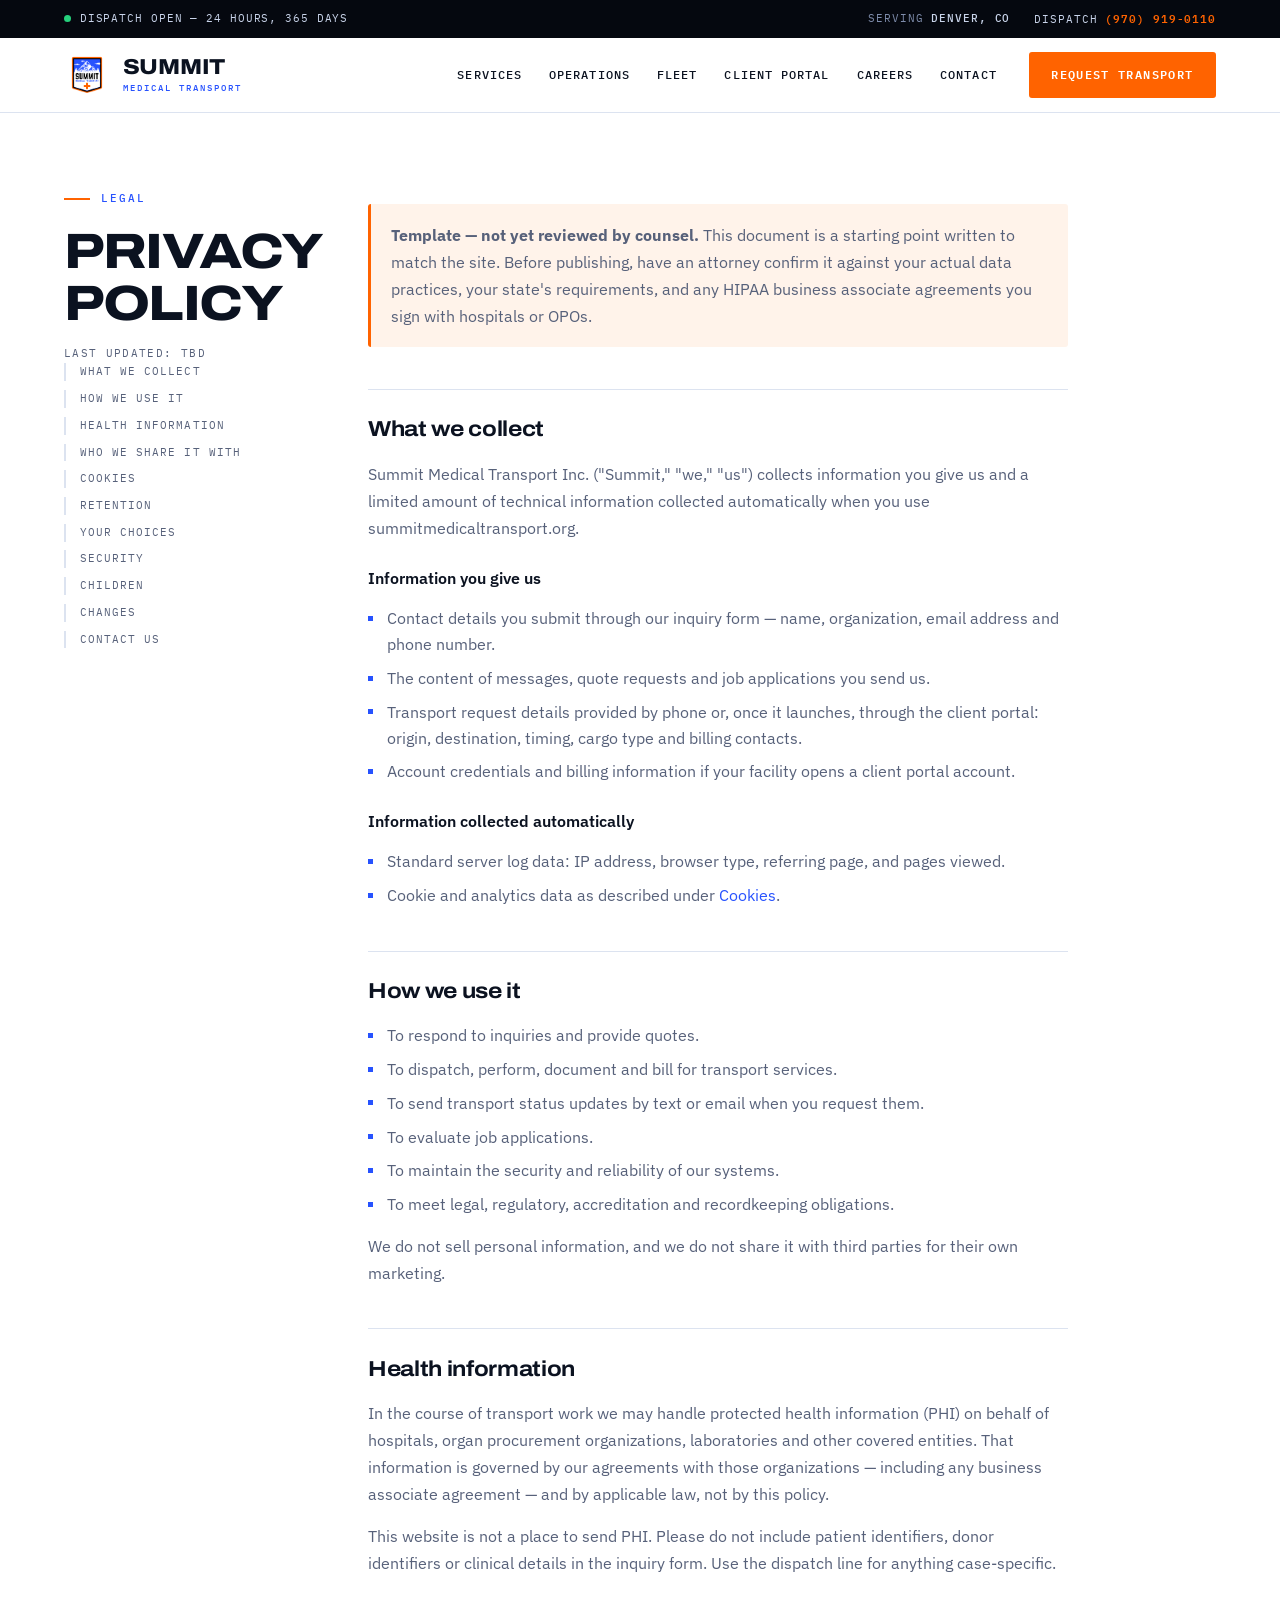
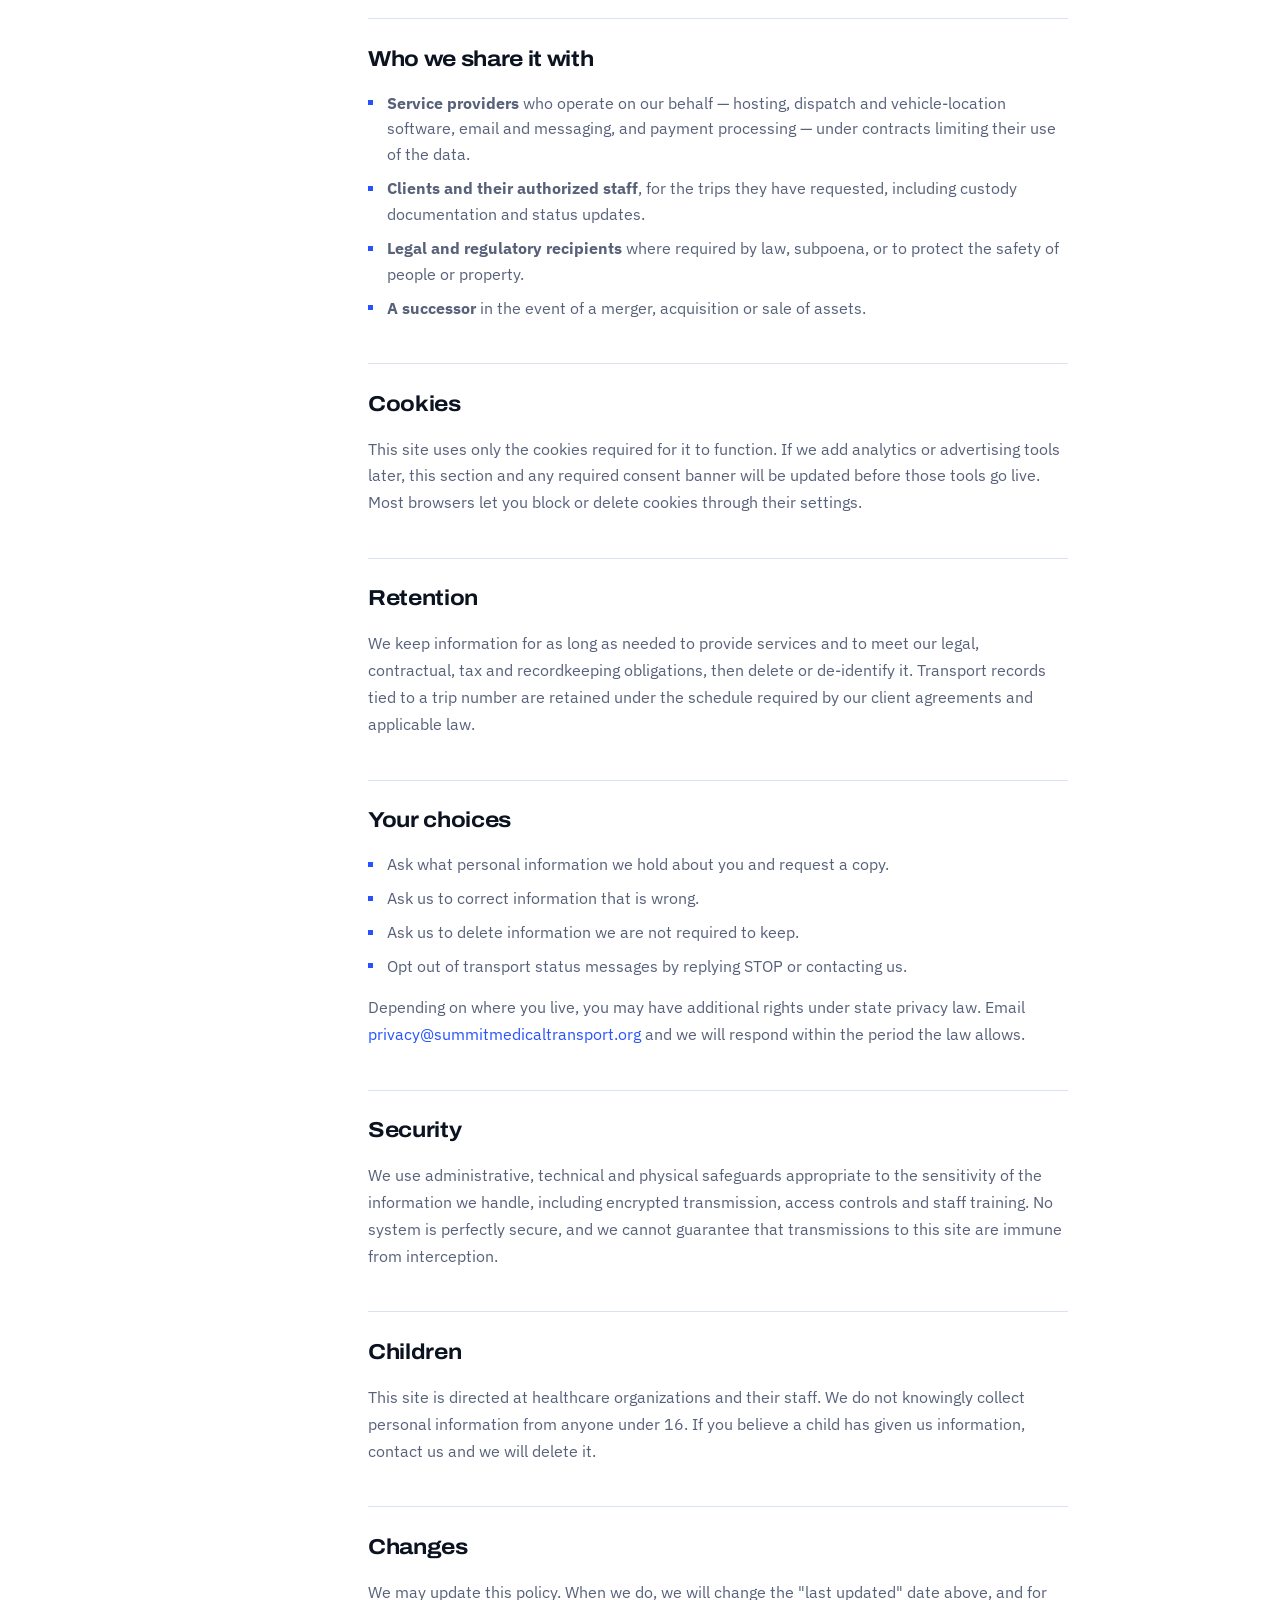
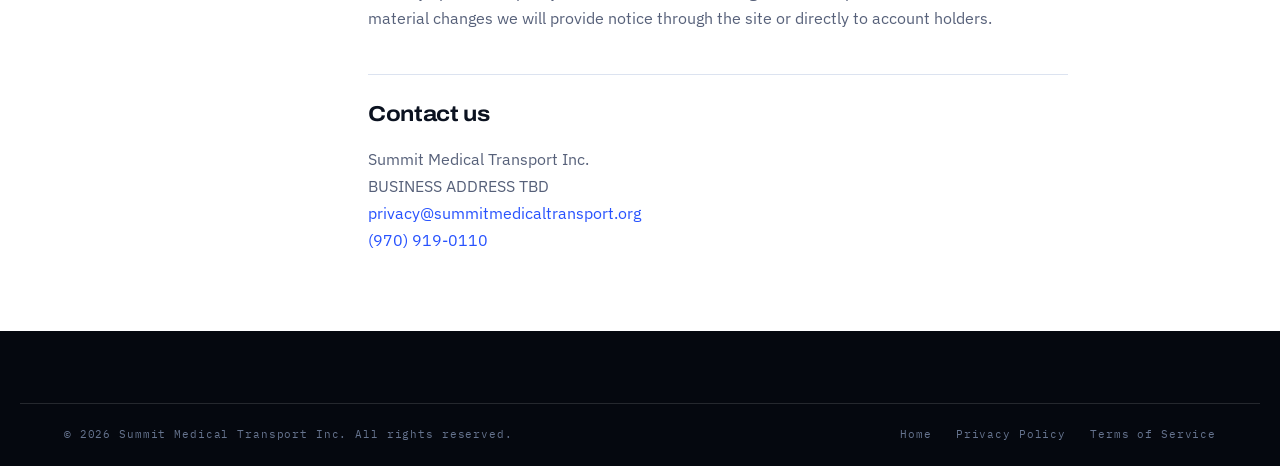
==== commit ec3388fe: "Set dispatch number and service area Replaces the phone and service-area placeholders across index, " ====
--- a/privacy.html
+++ b/privacy.html
@@ -20,8 +20,8 @@
 <div class="dispatchbar">
   <div class="wrap dispatchbar__in">
     <p class="dispatchbar__status"><span class="pulse" aria-hidden="true"></span>Dispatch open — 24 hours, 365 days</p>
-    <p class="dispatchbar__area">Serving <strong>SERVICE AREA TBD</strong></p>
-    <a class="dispatchbar__tel" href="tel:+10000000000">Dispatch <strong>(000) 000-0000</strong></a>
+    <p class="dispatchbar__area">Serving <strong>Denver, CO</strong></p>
+    <a class="dispatchbar__tel" href="tel:+19709190110">Dispatch <strong>(970) 919-0110</strong></a>
   </div>
 </div>
 
@@ -43,7 +43,7 @@
       <a href="index.html#contact">Contact</a>
     </nav>
     <div class="banner__act">
-      <a class="btn btn--signal" href="tel:+10000000000">Request Transport</a>
+      <a class="btn btn--signal" href="tel:+19709190110">Request Transport</a>
     </div>
     <button class="burger" id="burger" aria-expanded="false" aria-controls="nav" aria-label="Open menu">
       <span></span><span></span><span></span>
@@ -194,7 +194,7 @@
         Summit Medical Transport Inc.<br>
         BUSINESS ADDRESS TBD<br>
         <a href="mailto:privacy@summitmedicaltransport.org">privacy@summitmedicaltransport.org</a><br>
-        <a href="tel:+10000000000">(000) 000-0000</a>
+        <a href="tel:+19709190110">(970) 919-0110</a>
       </p>
     </div>
   </div>
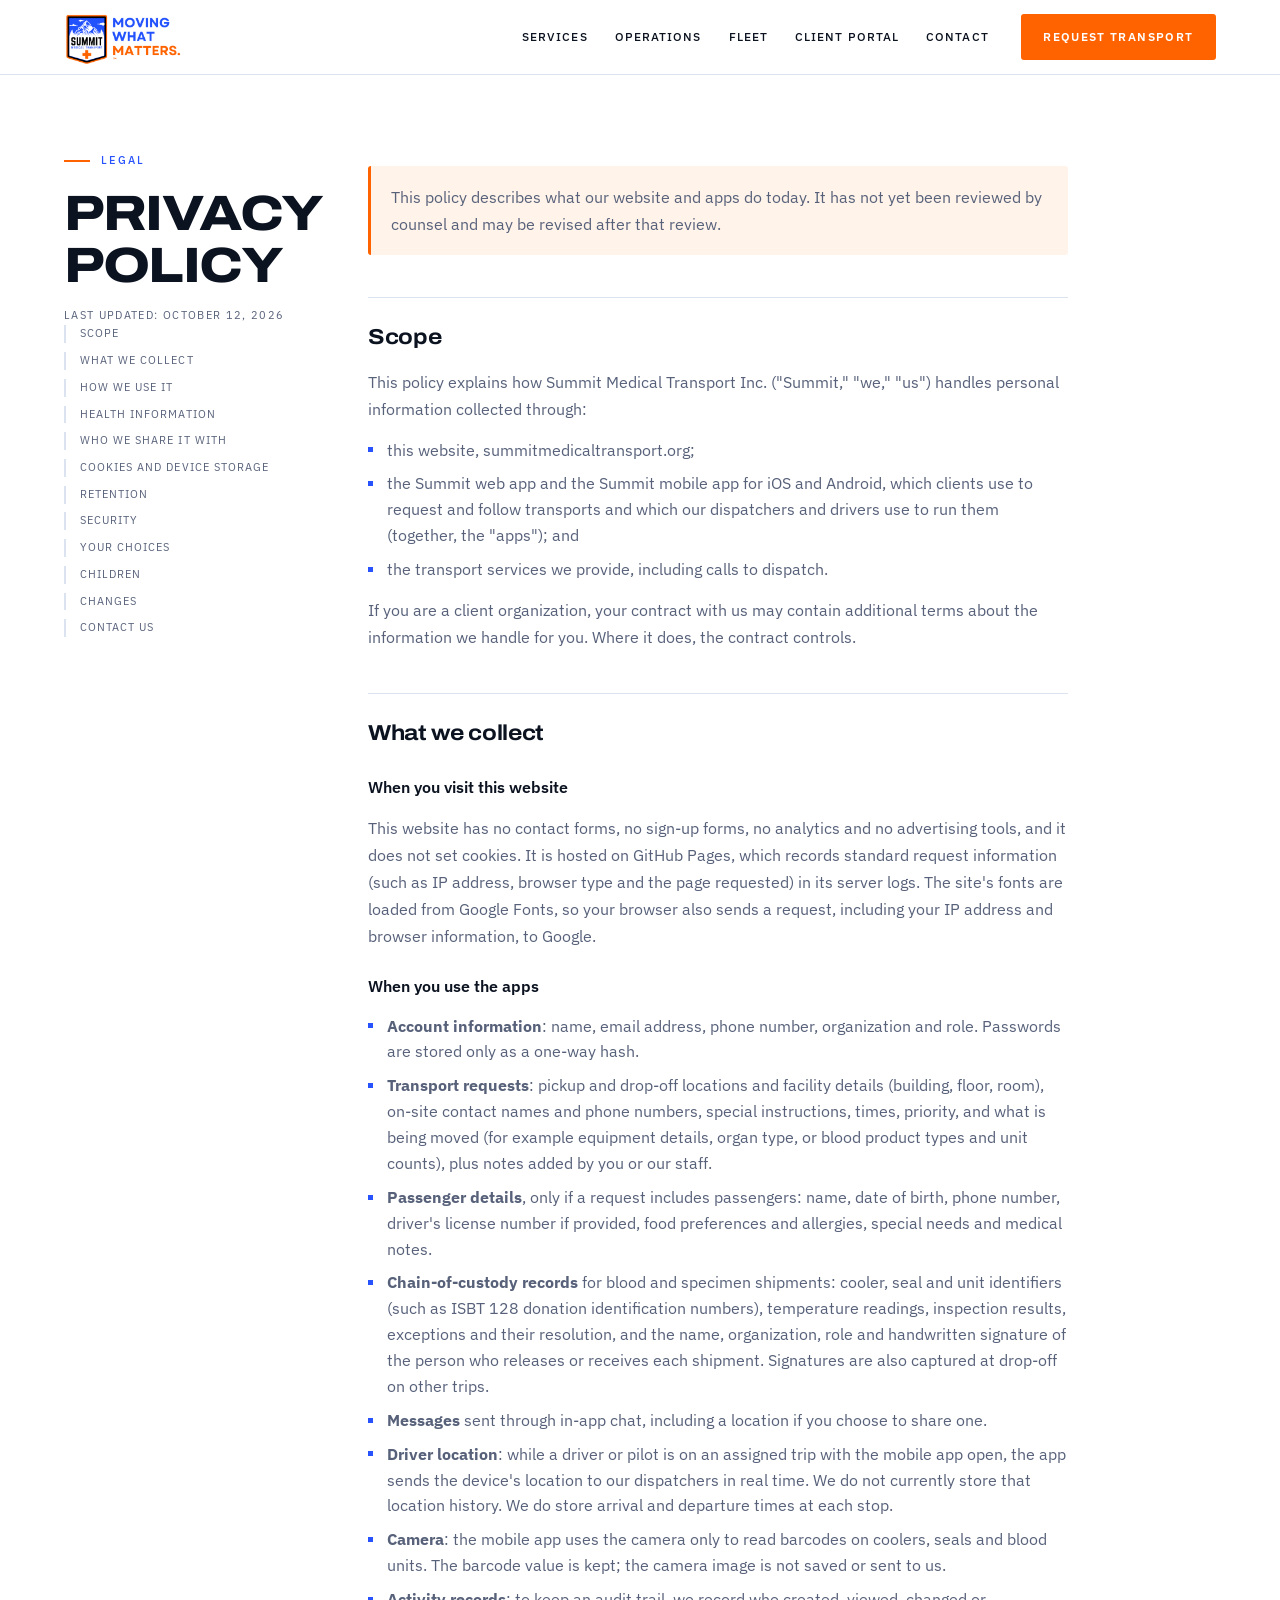
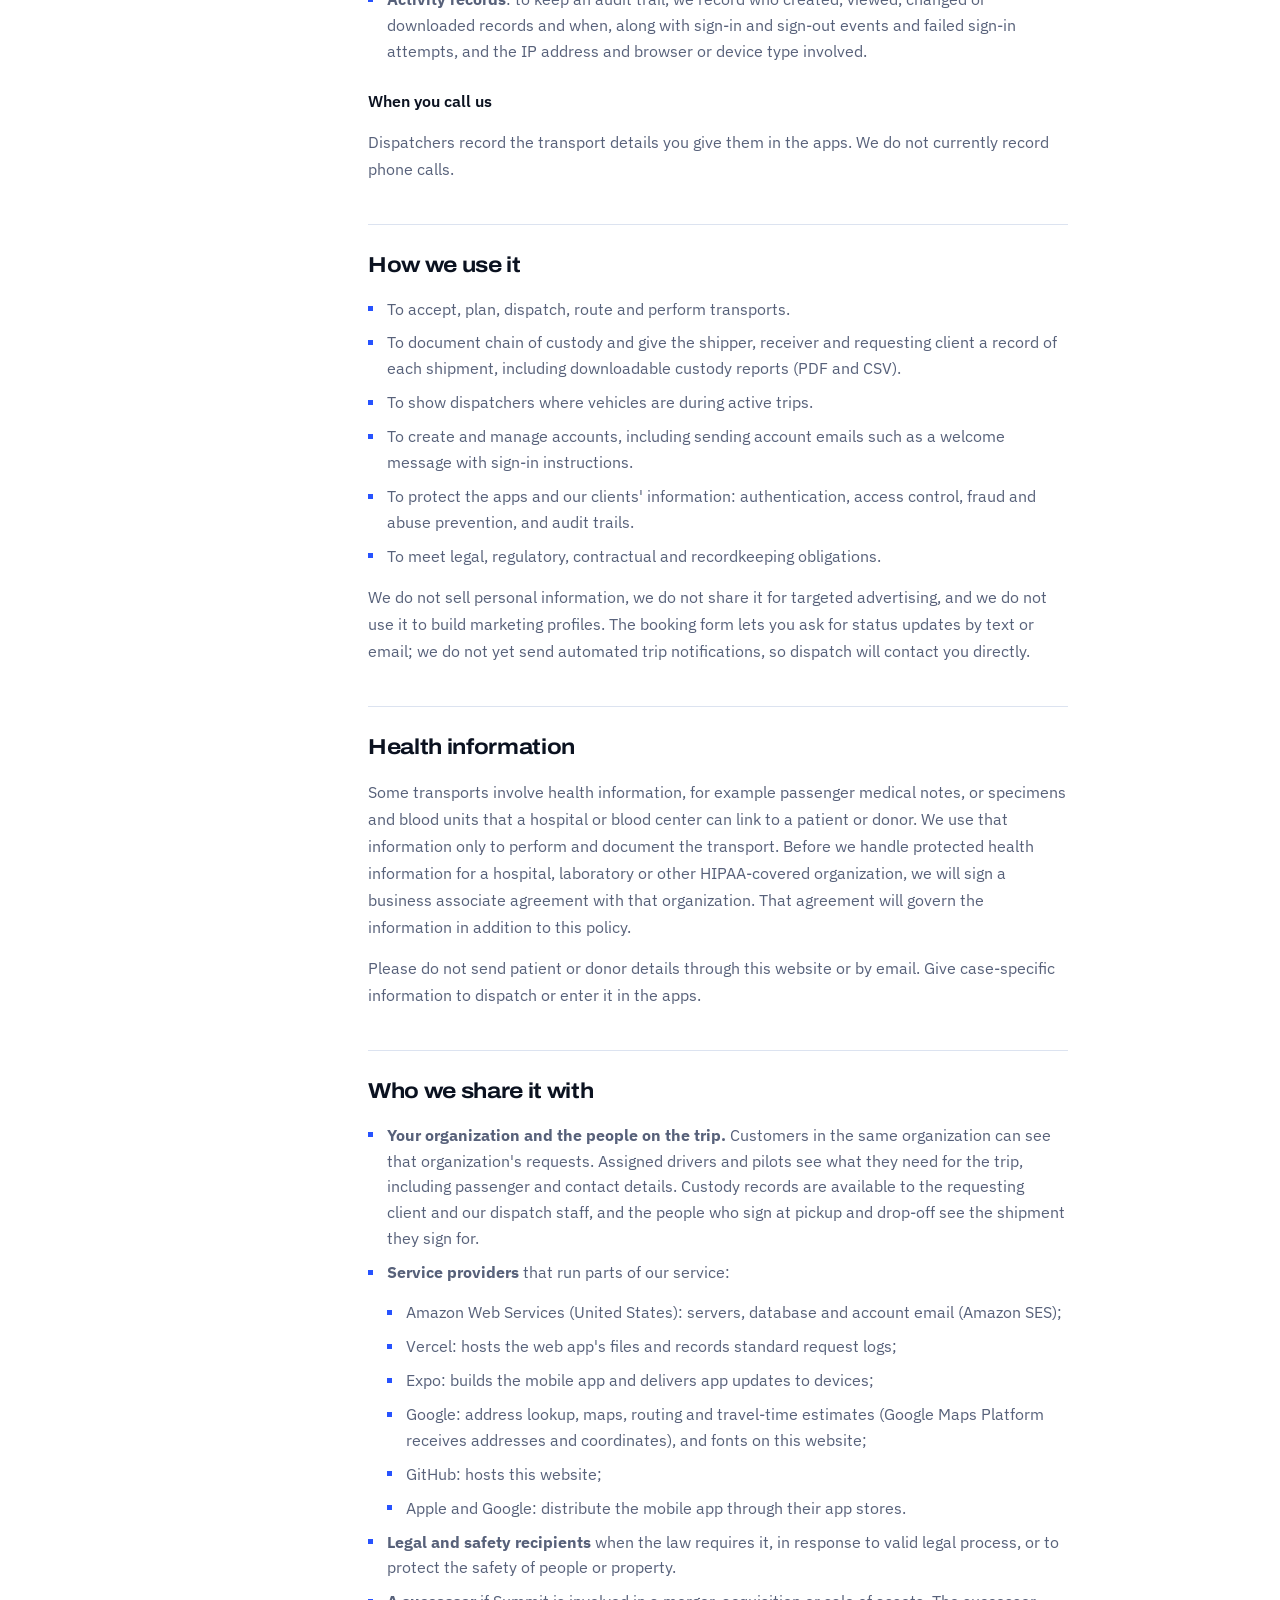
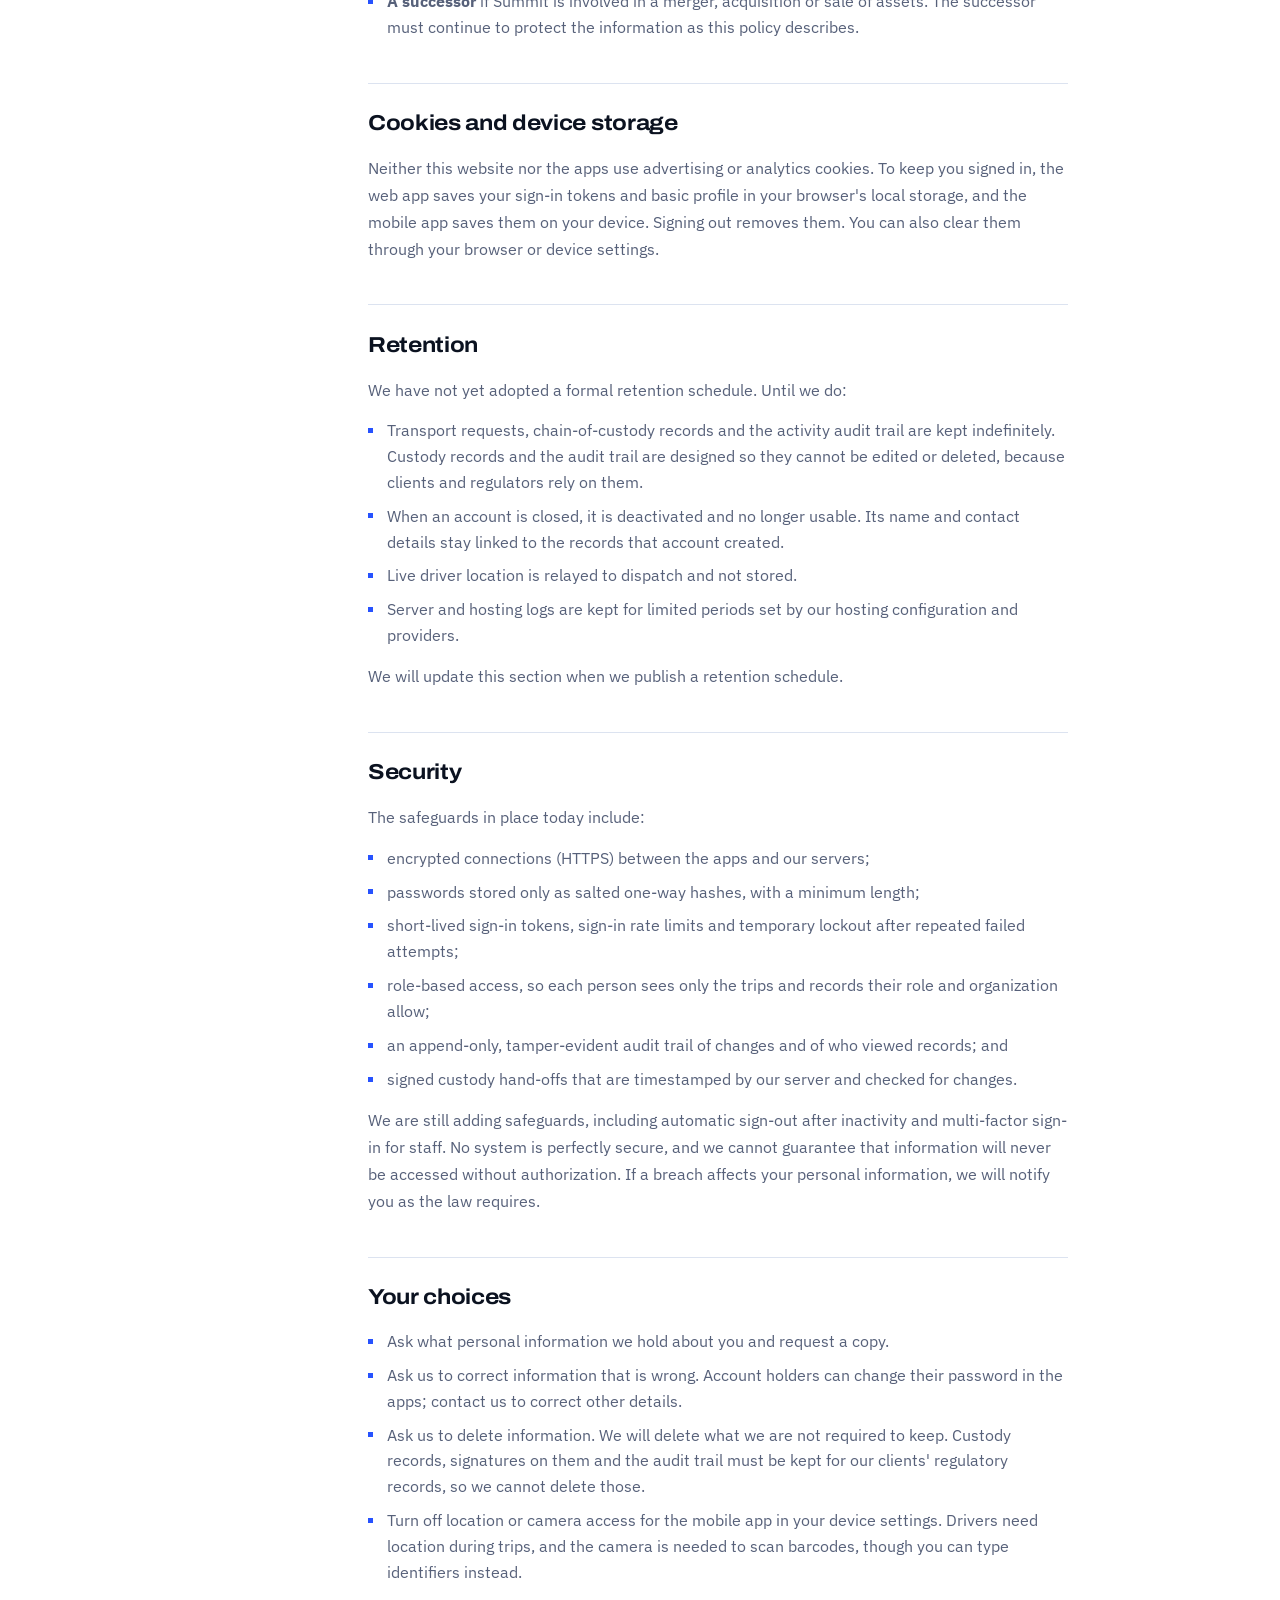
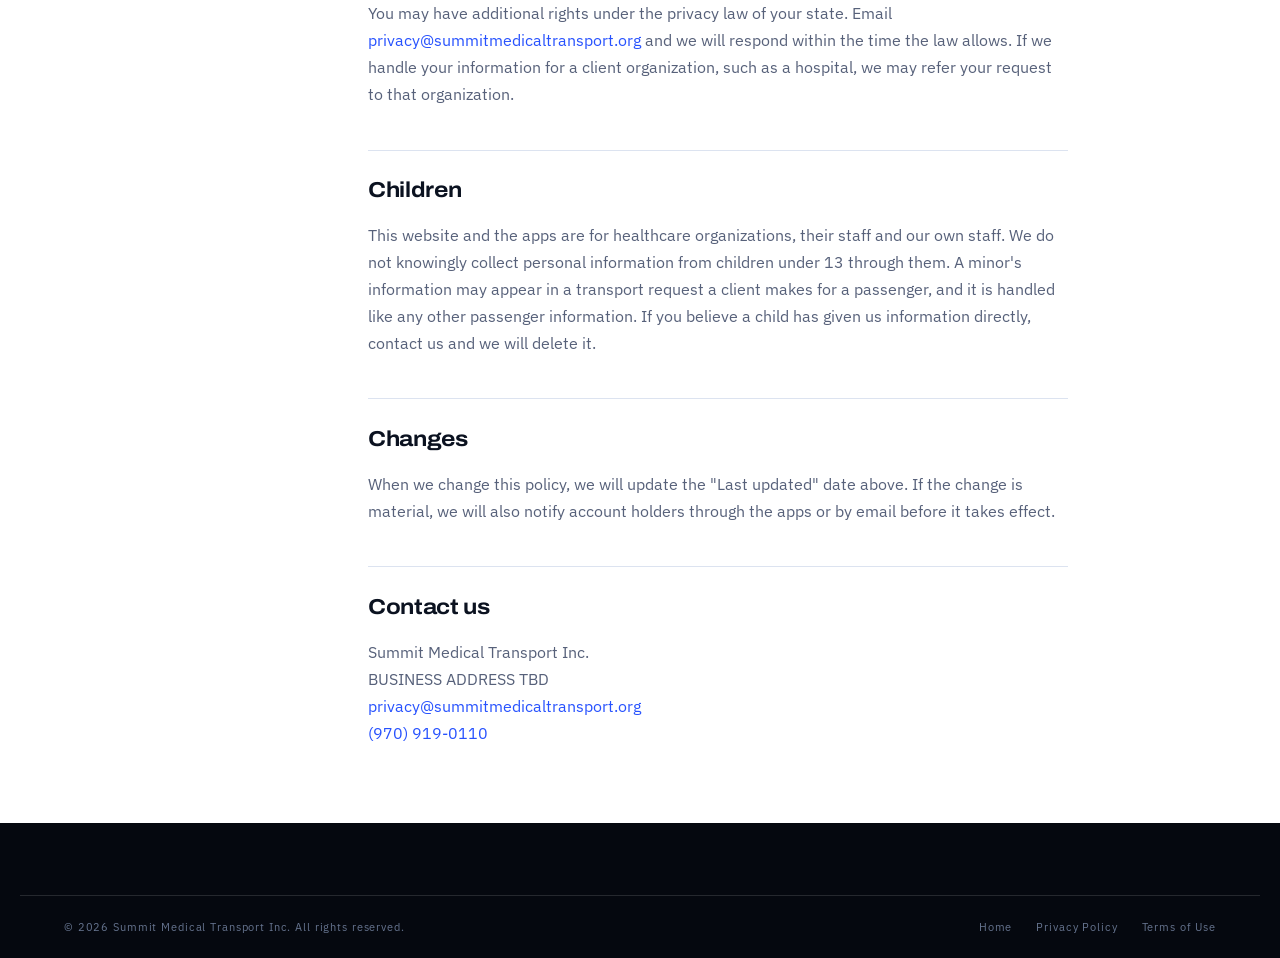
==== commit f2d5a9aa: "Publish privacy.html, align homepage claims and fix the terms (CRM-119) - privacy.html replaces priv" ====
--- a/privacy.html
+++ b/privacy.html
@@ -4,9 +4,9 @@
 <meta charset="utf-8">
 <meta name="viewport" content="width=device-width, initial-scale=1">
 <title>Privacy Policy — Summit Medical Transport</title>
-<meta name="description" content="How Summit Medical Transport Inc. collects, uses and protects information submitted through summitmedicaltransport.org.">
+<meta name="description" content="How Summit Medical Transport Inc. collects, uses and protects information through summitmedicaltransport.org and the Summit web and mobile apps.">
 <meta name="theme-color" content="#05080F">
-<meta name="robots" content="noindex">
+<link rel="canonical" href="https://summitmedicaltransport.org/privacy.html">
 <link rel="icon" href="assets/img/favicon.png" type="image/png">
 <link rel="apple-touch-icon" href="assets/img/apple-touch-icon.png">
 <link rel="preconnect" href="https://fonts.googleapis.com">
@@ -17,29 +17,17 @@
 <body>
 <a class="skip" href="#main">Skip to content</a>
 
-<div class="dispatchbar">
-  <div class="wrap dispatchbar__in">
-    <p class="dispatchbar__status"><span class="pulse" aria-hidden="true"></span>Dispatch open — 24 hours, 365 days</p>
-    <p class="dispatchbar__area">Serving <strong>Denver, CO</strong></p>
-    <a class="dispatchbar__tel" href="tel:+19709190110">Dispatch <strong>(970) 919-0110</strong></a>
-  </div>
-</div>
-
 <header class="banner">
   <div class="wrap banner__in">
     <a class="brand" href="index.html" aria-label="Summit Medical Transport, home">
-      <img class="brand__mark" src="assets/img/summit-logo.png" alt="" width="1000" height="1000">
-      <span class="brand__type">
-        <span class="brand__name">Summit</span>
-        <span class="brand__sub">Medical Transport</span>
-      </span>
+      <img class="brand__mark" src="assets/img/MOVING_WHAT_MATTERS_small.png" alt="" width="1563" height="763">
     </a>
     <nav class="nav" id="nav" aria-label="Primary">
       <a href="index.html#services">Services</a>
       <a href="index.html#operations">Operations</a>
       <a href="index.html#fleet">Fleet</a>
       <a href="index.html#portal">Client Portal</a>
-      <a href="index.html#careers">Careers</a>
+      <!-- <a href="index.html#careers">Careers</a> -->
       <a href="index.html#contact">Contact</a>
     </nav>
     <div class="banner__act">
@@ -56,16 +44,17 @@
     <aside>
       <p class="eyebrow">Legal</p>
       <h1 class="legal__h1">Privacy<br>Policy</h1>
-      <p class="legal__updated">Last updated: TBD</p>
+      <p class="legal__updated">Last updated: October 12, 2026</p>
       <nav class="legal__toc" aria-label="On this page">
+        <a href="#scope">Scope</a>
         <a href="#collect">What we collect</a>
         <a href="#use">How we use it</a>
         <a href="#phi">Health information</a>
         <a href="#share">Who we share it with</a>
-        <a href="#cookies">Cookies</a>
+        <a href="#cookies">Cookies and device storage</a>
         <a href="#retention">Retention</a>
+        <a href="#security">Security</a>
         <a href="#rights">Your choices</a>
-        <a href="#security">Security</a>
         <a href="#children">Children</a>
         <a href="#changes">Changes</a>
         <a href="#reach">Contact us</a>
@@ -74,119 +63,234 @@
 
     <div class="legal__body">
       <p class="legal__note">
-        <strong>Template — not yet reviewed by counsel.</strong> This document is a
-        starting point written to match the site. Before publishing, have an
-        attorney confirm it against your actual data practices, your state's
-        requirements, and any HIPAA business associate agreements you sign with
-        hospitals or OPOs.
+        This policy describes what our website and apps do today. It has not yet
+        been reviewed by counsel and may be revised after that review.
+      </p>
+
+      <h2 id="scope">Scope</h2>
+      <p>
+        This policy explains how Summit Medical Transport Inc. ("Summit," "we,"
+        "us") handles personal information collected through:
+      </p>
+      <ul>
+        <li>this website, summitmedicaltransport.org;</li>
+        <li>the Summit web app and the Summit mobile app for iOS and Android, which
+          clients use to request and follow transports and which our dispatchers and
+          drivers use to run them (together, the "apps"); and</li>
+        <li>the transport services we provide, including calls to dispatch.</li>
+      </ul>
+      <p>
+        If you are a client organization, your contract with us may contain
+        additional terms about the information we handle for you. Where it does,
+        the contract controls.
       </p>
 
       <h2 id="collect">What we collect</h2>
-      <p>
-        Summit Medical Transport Inc. ("Summit," "we," "us") collects information
-        you give us and a limited amount of technical information collected
-        automatically when you use summitmedicaltransport.org.
-      </p>
-      <h3>Information you give us</h3>
-      <ul>
-        <li>Contact details you submit through our inquiry form — name, organization, email address and phone number.</li>
-        <li>The content of messages, quote requests and job applications you send us.</li>
-        <li>Transport request details provided by phone or, once it launches, through the client portal: origin, destination, timing, cargo type and billing contacts.</li>
-        <li>Account credentials and billing information if your facility opens a client portal account.</li>
-      </ul>
-      <h3>Information collected automatically</h3>
-      <ul>
-        <li>Standard server log data: IP address, browser type, referring page, and pages viewed.</li>
-        <li>Cookie and analytics data as described under <a href="#cookies">Cookies</a>.</li>
-      </ul>
+
+      <h3>When you visit this website</h3>
+      <p>
+        This website has no contact forms, no sign-up forms, no analytics and no
+        advertising tools, and it does not set cookies. It is hosted on GitHub
+        Pages, which records standard request information (such as IP address,
+        browser type and the page requested) in its server logs. The site's fonts
+        are loaded from Google Fonts, so your browser also sends a request,
+        including your IP address and browser information, to Google.
+      </p>
+
+      <h3>When you use the apps</h3>
+      <ul>
+        <li><strong>Account information</strong>: name, email address, phone number,
+          organization and role. Passwords are stored only as a one-way hash.</li>
+        <li><strong>Transport requests</strong>: pickup and drop-off locations and
+          facility details (building, floor, room), on-site contact names and phone
+          numbers, special instructions, times, priority, and what is being moved
+          (for example equipment details, organ type, or blood product types and
+          unit counts), plus notes added by you or our staff.</li>
+        <li><strong>Passenger details</strong>, only if a request includes
+          passengers: name, date of birth, phone number, driver's license number if
+          provided, food preferences and allergies, special needs and medical
+          notes.</li>
+        <li><strong>Chain-of-custody records</strong> for blood and specimen
+          shipments: cooler, seal and unit identifiers (such as ISBT&nbsp;128
+          donation identification numbers), temperature readings, inspection
+          results, exceptions and their resolution, and the name, organization, role
+          and handwritten signature of the person who releases or receives each
+          shipment. Signatures are also captured at drop-off on other trips.</li>
+        <li><strong>Messages</strong> sent through in-app chat, including a location
+          if you choose to share one.</li>
+        <li><strong>Driver location</strong>: while a driver or pilot is on an assigned
+          trip with the mobile app open, the app sends the device's location to our
+          dispatchers in real time. We do not currently store that location history.
+          We do store arrival and departure times at each stop.</li>
+        <li><strong>Camera</strong>: the mobile app uses the camera only to read
+          barcodes on coolers, seals and blood units. The barcode value is kept; the
+          camera image is not saved or sent to us.</li>
+        <li><strong>Activity records</strong>: to keep an audit trail, we record who
+          created, viewed, changed or downloaded records and when, along with sign-in
+          and sign-out events and failed sign-in attempts, and the IP address and
+          browser or device type involved.</li>
+      </ul>
+
+      <h3>When you call us</h3>
+      <p>
+        Dispatchers record the transport details you give them in the apps. We do
+        not currently record phone calls.
+      </p>
 
       <h2 id="use">How we use it</h2>
       <ul>
-        <li>To respond to inquiries and provide quotes.</li>
-        <li>To dispatch, perform, document and bill for transport services.</li>
-        <li>To send transport status updates by text or email when you request them.</li>
-        <li>To evaluate job applications.</li>
-        <li>To maintain the security and reliability of our systems.</li>
-        <li>To meet legal, regulatory, accreditation and recordkeeping obligations.</li>
-      </ul>
-      <p>
-        We do not sell personal information, and we do not share it with third
-        parties for their own marketing.
+        <li>To accept, plan, dispatch, route and perform transports.</li>
+        <li>To document chain of custody and give the shipper, receiver and
+          requesting client a record of each shipment, including downloadable custody
+          reports (PDF and CSV).</li>
+        <li>To show dispatchers where vehicles are during active trips.</li>
+        <li>To create and manage accounts, including sending account emails such as
+          a welcome message with sign-in instructions.</li>
+        <li>To protect the apps and our clients' information: authentication, access
+          control, fraud and abuse prevention, and audit trails.</li>
+        <li>To meet legal, regulatory, contractual and recordkeeping obligations.</li>
+      </ul>
+      <p>
+        We do not sell personal information, we do not share it for targeted
+        advertising, and we do not use it to build marketing profiles. The booking
+        form lets you ask for status updates by text or email; we do not yet send
+        automated trip notifications, so dispatch will contact you directly.
       </p>
 
       <h2 id="phi">Health information</h2>
       <p>
-        In the course of transport work we may handle protected health
-        information (PHI) on behalf of hospitals, organ procurement
-        organizations, laboratories and other covered entities. That information
-        is governed by our agreements with those organizations — including any
-        business associate agreement — and by applicable law, not by this policy.
-      </p>
-      <p>
-        This website is not a place to send PHI. Please do not include patient
-        identifiers, donor identifiers or clinical details in the inquiry form.
-        Use the dispatch line for anything case-specific.
+        Some transports involve health information, for example passenger medical
+        notes, or specimens and blood units that a hospital or blood center can link
+        to a patient or donor. We use that information only to perform and document
+        the transport. Before we handle protected health information for a hospital,
+        laboratory or other HIPAA-covered organization, we will sign a business
+        associate agreement with that organization. That agreement will govern the
+        information in addition to this policy.
+      </p>
+      <p>
+        Please do not send patient or donor details through this website or by
+        email. Give case-specific information to dispatch or enter it in the
+        apps.
       </p>
 
       <h2 id="share">Who we share it with</h2>
       <ul>
-        <li><strong>Service providers</strong> who operate on our behalf — hosting, dispatch and vehicle-location software, email and messaging, and payment processing — under contracts limiting their use of the data.</li>
-        <li><strong>Clients and their authorized staff</strong>, for the trips they have requested, including custody documentation and status updates.</li>
-        <li><strong>Legal and regulatory recipients</strong> where required by law, subpoena, or to protect the safety of people or property.</li>
-        <li><strong>A successor</strong> in the event of a merger, acquisition or sale of assets.</li>
-      </ul>
-
-      <h2 id="cookies">Cookies</h2>
-      <p>
-        This site uses only the cookies required for it to function. If we add
-        analytics or advertising tools later, this section and any required
-        consent banner will be updated before those tools go live. Most browsers
-        let you block or delete cookies through their settings.
+        <li><strong>Your organization and the people on the trip.</strong> Customers
+          in the same organization can see that organization's requests. Assigned
+          drivers and pilots see what they need for the trip, including passenger and
+          contact details. Custody records are available to the requesting client and
+          our dispatch staff, and the people who sign at pickup and drop-off see the
+          shipment they sign for.</li>
+        <li><strong>Service providers</strong> that run parts of our service:
+          <ul>
+            <li>Amazon Web Services (United States): servers, database and account
+              email (Amazon SES);</li>
+            <li>Vercel: hosts the web app's files and records standard request
+              logs;</li>
+            <li>Expo: builds the mobile app and delivers app updates to devices;</li>
+            <li>Google: address lookup, maps, routing and travel-time estimates
+              (Google Maps Platform receives addresses and coordinates), and fonts on
+              this website;</li>
+            <li>GitHub: hosts this website;</li>
+            <li>Apple and Google: distribute the mobile app through their app
+              stores.</li>
+          </ul>
+        </li>
+        <li><strong>Legal and safety recipients</strong> when the law requires it, in
+          response to valid legal process, or to protect the safety of people or
+          property.</li>
+        <li><strong>A successor</strong> if Summit is involved in a merger,
+          acquisition or sale of assets. The successor must continue to protect the
+          information as this policy describes.</li>
+      </ul>
+
+      <h2 id="cookies">Cookies and device storage</h2>
+      <p>
+        Neither this website nor the apps use advertising or analytics cookies. To
+        keep you signed in, the web app saves your sign-in tokens and basic profile
+        in your browser's local storage, and the mobile app saves them on your
+        device. Signing out removes them. You can also clear them through your
+        browser or device settings.
       </p>
 
       <h2 id="retention">Retention</h2>
       <p>
-        We keep information for as long as needed to provide services and to meet
-        our legal, contractual, tax and recordkeeping obligations, then delete or
-        de-identify it. Transport records tied to a trip number are retained
-        under the schedule required by our client agreements and applicable law.
+        We have not yet adopted a formal retention schedule. Until we do:
+      </p>
+      <ul>
+        <li>Transport requests, chain-of-custody records and the activity audit trail
+          are kept indefinitely. Custody records and the audit trail are designed so
+          they cannot be edited or deleted, because clients and regulators rely on
+          them.</li>
+        <li>When an account is closed, it is deactivated and no longer usable. Its
+          name and contact details stay linked to the records that account
+          created.</li>
+        <li>Live driver location is relayed to dispatch and not stored.</li>
+        <li>Server and hosting logs are kept for limited periods set by our hosting
+          configuration and providers.</li>
+      </ul>
+      <p>
+        We will update this section when we publish a retention schedule.
+      </p>
+
+      <h2 id="security">Security</h2>
+      <p>The safeguards in place today include:</p>
+      <ul>
+        <li>encrypted connections (HTTPS) between the apps and our servers;</li>
+        <li>passwords stored only as salted one-way hashes, with a minimum
+          length;</li>
+        <li>short-lived sign-in tokens, sign-in rate limits and temporary lockout
+          after repeated failed attempts;</li>
+        <li>role-based access, so each person sees only the trips and records their
+          role and organization allow;</li>
+        <li>an append-only, tamper-evident audit trail of changes and of who viewed
+          records; and</li>
+        <li>signed custody hand-offs that are timestamped by our server and checked
+          for changes.</li>
+      </ul>
+      <p>
+        We are still adding safeguards, including automatic sign-out after
+        inactivity and multi-factor sign-in for staff. No system is perfectly secure,
+        and we cannot guarantee that information will never be accessed without
+        authorization. If a breach affects your personal information, we will notify
+        you as the law requires.
       </p>
 
       <h2 id="rights">Your choices</h2>
       <ul>
         <li>Ask what personal information we hold about you and request a copy.</li>
-        <li>Ask us to correct information that is wrong.</li>
-        <li>Ask us to delete information we are not required to keep.</li>
-        <li>Opt out of transport status messages by replying STOP or contacting us.</li>
-      </ul>
-      <p>
-        Depending on where you live, you may have additional rights under state
-        privacy law. Email <a href="mailto:privacy@summitmedicaltransport.org">privacy@summitmedicaltransport.org</a>
-        and we will respond within the period the law allows.
-      </p>
-
-      <h2 id="security">Security</h2>
-      <p>
-        We use administrative, technical and physical safeguards appropriate to
-        the sensitivity of the information we handle, including encrypted
-        transmission, access controls and staff training. No system is perfectly
-        secure, and we cannot guarantee that transmissions to this site are
-        immune from interception.
+        <li>Ask us to correct information that is wrong. Account holders can change
+          their password in the apps; contact us to correct other details.</li>
+        <li>Ask us to delete information. We will delete what we are not required to
+          keep. Custody records, signatures on them and the audit trail must be kept
+          for our clients' regulatory records, so we cannot delete those.</li>
+        <li>Turn off location or camera access for the mobile app in your device
+          settings. Drivers need location during trips, and the camera is needed to
+          scan barcodes, though you can type identifiers instead.</li>
+      </ul>
+      <p>
+        You may have additional rights under the privacy law of your state. Email
+        <a href="mailto:privacy@summitmedicaltransport.org">privacy@summitmedicaltransport.org</a>
+        and we will respond within the time the law allows. If we handle your
+        information for a client organization, such as a hospital, we may refer
+        your request to that organization.
       </p>
 
       <h2 id="children">Children</h2>
       <p>
-        This site is directed at healthcare organizations and their staff. We do
-        not knowingly collect personal information from anyone under 16. If you
-        believe a child has given us information, contact us and we will delete
-        it.
+        This website and the apps are for healthcare organizations, their staff and
+        our own staff. We do not knowingly collect personal information from
+        children under 13 through them. A minor's information may appear in a
+        transport request a client makes for a passenger, and it is handled like any
+        other passenger information. If you believe a child has given us
+        information directly, contact us and we will delete it.
       </p>
 
       <h2 id="changes">Changes</h2>
       <p>
-        We may update this policy. When we do, we will change the "last updated"
-        date above, and for material changes we will provide notice through the
-        site or directly to account holders.
+        When we change this policy, we will update the "Last updated" date above.
+        If the change is material, we will also notify account holders through the
+        apps or by email before it takes effect.
       </p>
 
       <h2 id="reach">Contact us</h2>
@@ -206,7 +310,7 @@
     <p class="foot__links">
       <a href="index.html">Home</a>
       <a href="privacy.html">Privacy Policy</a>
-      <a href="terms.html">Terms of Service</a>
+      <a href="terms.html">Terms of Use</a>
     </p>
   </div>
 </footer>
--- a/assets/css/styles.css
+++ b/assets/css/styles.css
@@ -22,7 +22,7 @@
   /* ── type ── */
   --display: 'Archivo', 'Helvetica Neue', Arial, sans-serif;
   --body:    'IBM Plex Sans', -apple-system, BlinkMacSystemFont, 'Segoe UI', sans-serif;
-  --mono:    'IBM Plex Mono', ui-monospace, 'SF Mono', Menlo, monospace;
+  /* --mono:    'IBM Plex Mono', ui-monospace, 'SF Mono', Menlo, monospace;
 
   /* ── metrics ── */
   --wrap: 1240px;
@@ -34,6 +34,8 @@
 *,*::before,*::after{ box-sizing:border-box; }
 
 html{ -webkit-text-size-adjust:100%; scroll-behavior:smooth; scroll-padding-top:calc(var(--banner-h) + 16px); }
+
+html{ overflow-x:hidden; }
 
 body{
   margin:0;
@@ -172,7 +174,7 @@
 }
 
 .brand{ display:flex; align-items:center; gap:.8rem; text-decoration:none; flex:none; }
-.brand__mark{ width:46px; height:46px; object-fit:contain; }
+.brand__mark{ height:58px; width:auto; object-fit:contain; }
 .brand__type{ display:flex; flex-direction:column; line-height:1; }
 .brand__name{
   font-family:var(--display); font-variation-settings:'wdth' 112;
@@ -504,8 +506,8 @@
   gap:clamp(2rem,5vw,4.5rem); align-items:start;
 }
 .about__lead .sechead__h{ margin-top:1.1rem; }
-.about__body{ display:flex; flex-direction:column; gap:1.2rem; }
-.about__body p{ font-size:1.03rem; line-height:1.72; color:var(--slate); }
+.about__body{ display:flex; flex-direction:column; gap:1.2rem }
+.about__body p{ font-size:1.14rem; line-height:1.72; color:var(--ink); }
 .about__body p:first-child{ color:var(--ink); font-size:1.14rem; line-height:1.62; }
 
 /* ─── careers ─── */
@@ -550,12 +552,13 @@
 
 .contact__meta{ margin-top:2rem; display:flex; flex-direction:column; gap:.9rem; }
 .contact__meta > div{ display:grid; grid-template-columns:5.5rem 1fr; gap:.8rem; align-items:baseline; }
+.contact__meta dd{ min-width:0; }
 .contact__meta dt{
   font-family:var(--mono); font-size:.66rem; letter-spacing:.15em;
-  text-transform:uppercase; color:var(--slate);
-}
-.contact__meta dd a{ font-size:.92rem; color:var(--summit); text-decoration:none; border-bottom:1px solid transparent; }
-.contact__meta dd a:hover{ border-bottom-color:var(--summit); }
+  text-transform:uppercase; color:var(--frost);
+}
+.contact__meta dd a{ font-size:.92rem; color:var(--summit); text-decoration:none; border-bottom:1px solid transparent; color:var(--frost); overflow-wrap:anywhere; }
+.contact__meta dd a:hover{ border-bottom-color:var(--frost); }
 
 .cform{
   background:var(--frost);
@@ -595,7 +598,7 @@
   gap:clamp(2rem,5vw,4rem);
   padding-bottom:clamp(2.5rem,5vw,3.5rem);
 }
-.foot__mark{ width:58px; height:58px; object-fit:contain; }
+.foot__mark{ height:58px; width:auto; object-fit:contain; }
 .foot__legal{
   margin-top:1.1rem;
   font-family:var(--display); font-variation-settings:'wdth' 112;
@@ -696,14 +699,14 @@
   .burger{ display:flex; }
   .banner__act{ display:none; }
   .nav{
-    position:fixed; inset:calc(var(--banner-h) + 38px) 0 auto 0;
+    position:fixed; inset:calc(var(--banner-h) + 1px) 0 auto 0;
     flex-direction:column; align-items:stretch; gap:0;
     background:var(--paper); border-bottom:1px solid var(--line);
     padding:.5rem var(--gut) 1.5rem;
     margin-left:0;
     transform:translateY(-12px); opacity:0; pointer-events:none;
     transition:opacity .2s ease, transform .2s ease;
-    max-height:calc(100vh - var(--banner-h) - 38px); overflow-y:auto;
+    max-height:calc(100vh - var(--banner-h) - 1px); overflow-y:auto;
   }
   .nav.is-open{ transform:none; opacity:1; pointer-events:auto; }
   .nav a{ padding:.95rem 0; border-bottom:1px solid var(--line); font-size:.82rem; }
@@ -724,7 +727,10 @@
   .dispatchbar__area{ margin-left:0; order:3; flex-basis:100%; }
 
   .hero__h1{ font-size:clamp(2.2rem,10vw,3.2rem); }
-  .hero__cta .btn{ width:100%; }
+  .hero__cta .btn{ width:100%; white-space:normal; text-align:center; }
+
+  .contact__meta > div{ grid-template-columns:4.5rem 1fr; gap:.6rem; }
+  .contact__meta dd a{ font-size:.78rem; }
 
   .steps{ grid-template-columns:1fr; }
   .cform__grid{ grid-template-columns:1fr; }
@@ -737,9 +743,11 @@
 }
 
 @media (max-width:420px){
-  .brand__mark{ width:38px; height:38px; }
+  .brand__mark{ height:46px; width:auto; }
   .brand__name{ font-size:1.12rem; }
   .board__row{ grid-template-columns:4.6rem 1fr 4rem; gap:.6rem; }
+
+  .contact__meta dd a{ font-size:.68rem; }
 }
 
 /* ═══ MOTION / PRINT ═══════════════════════════════════════════════ */
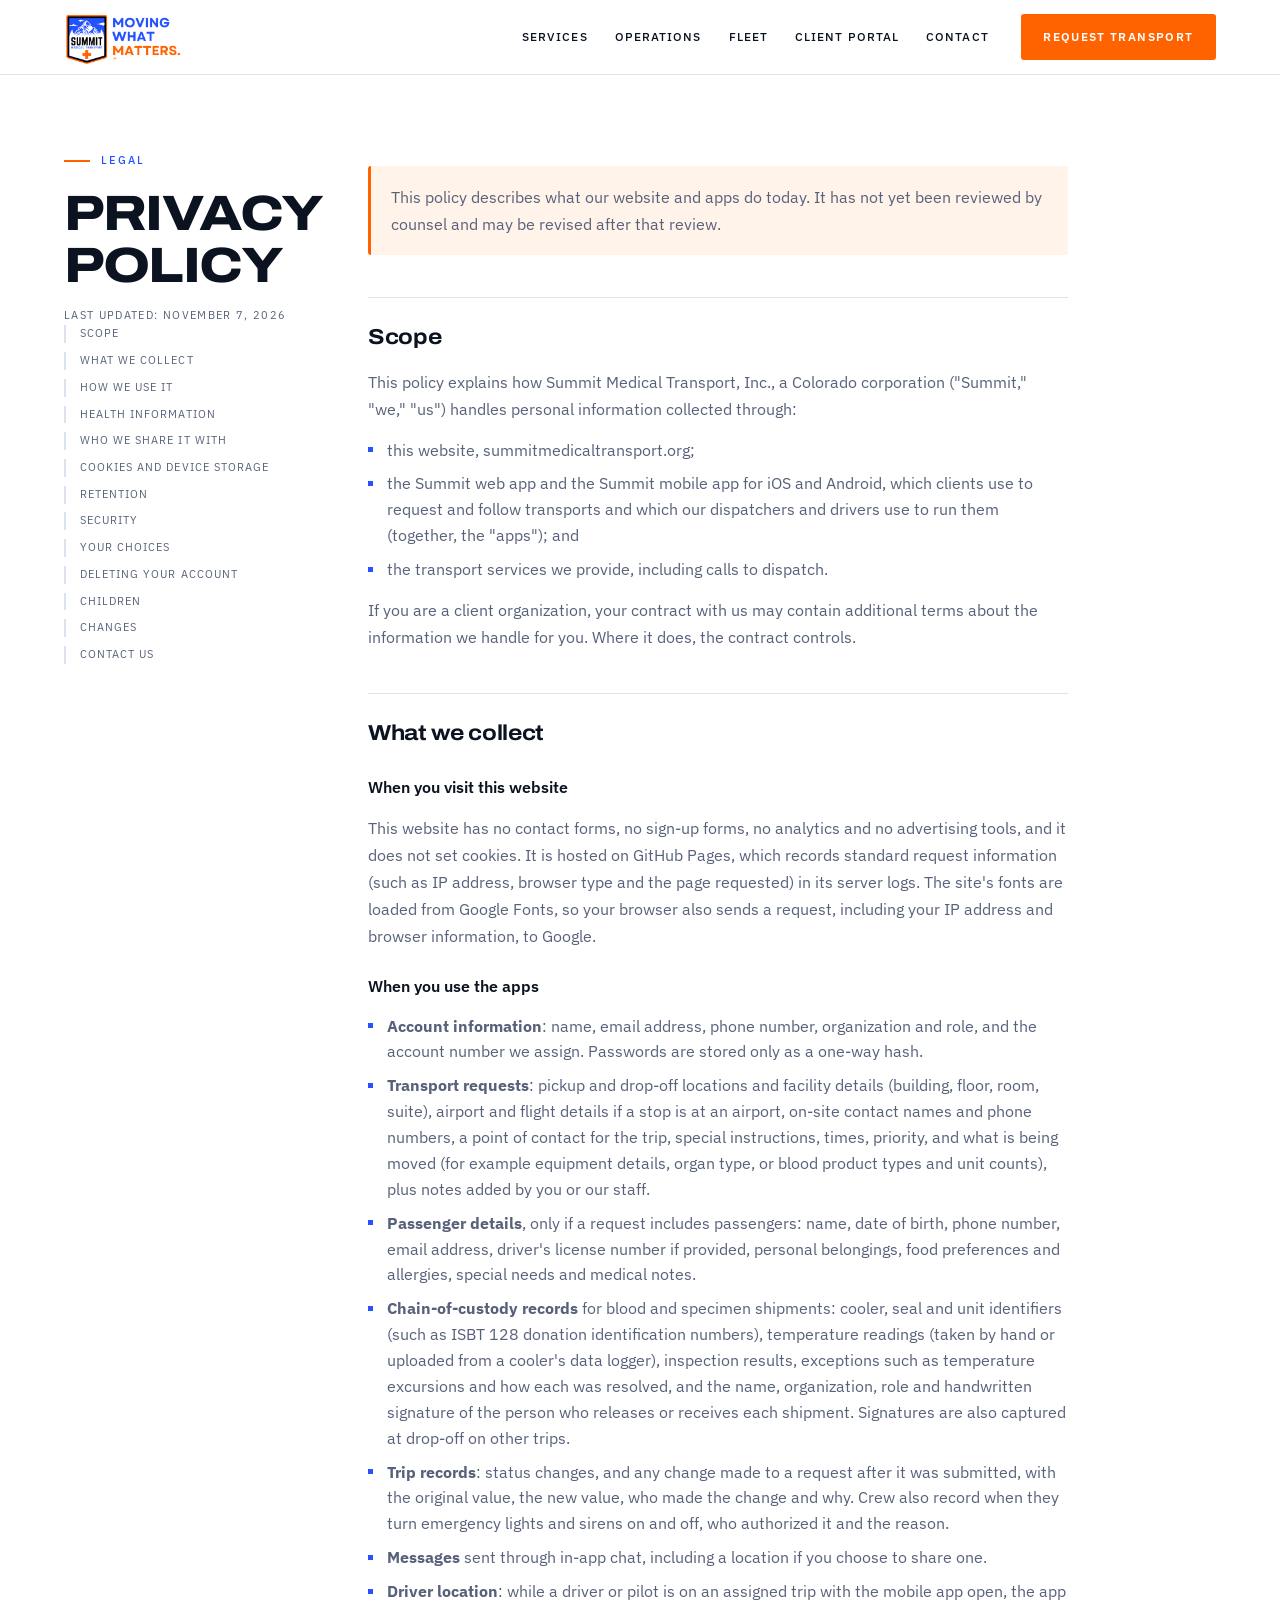
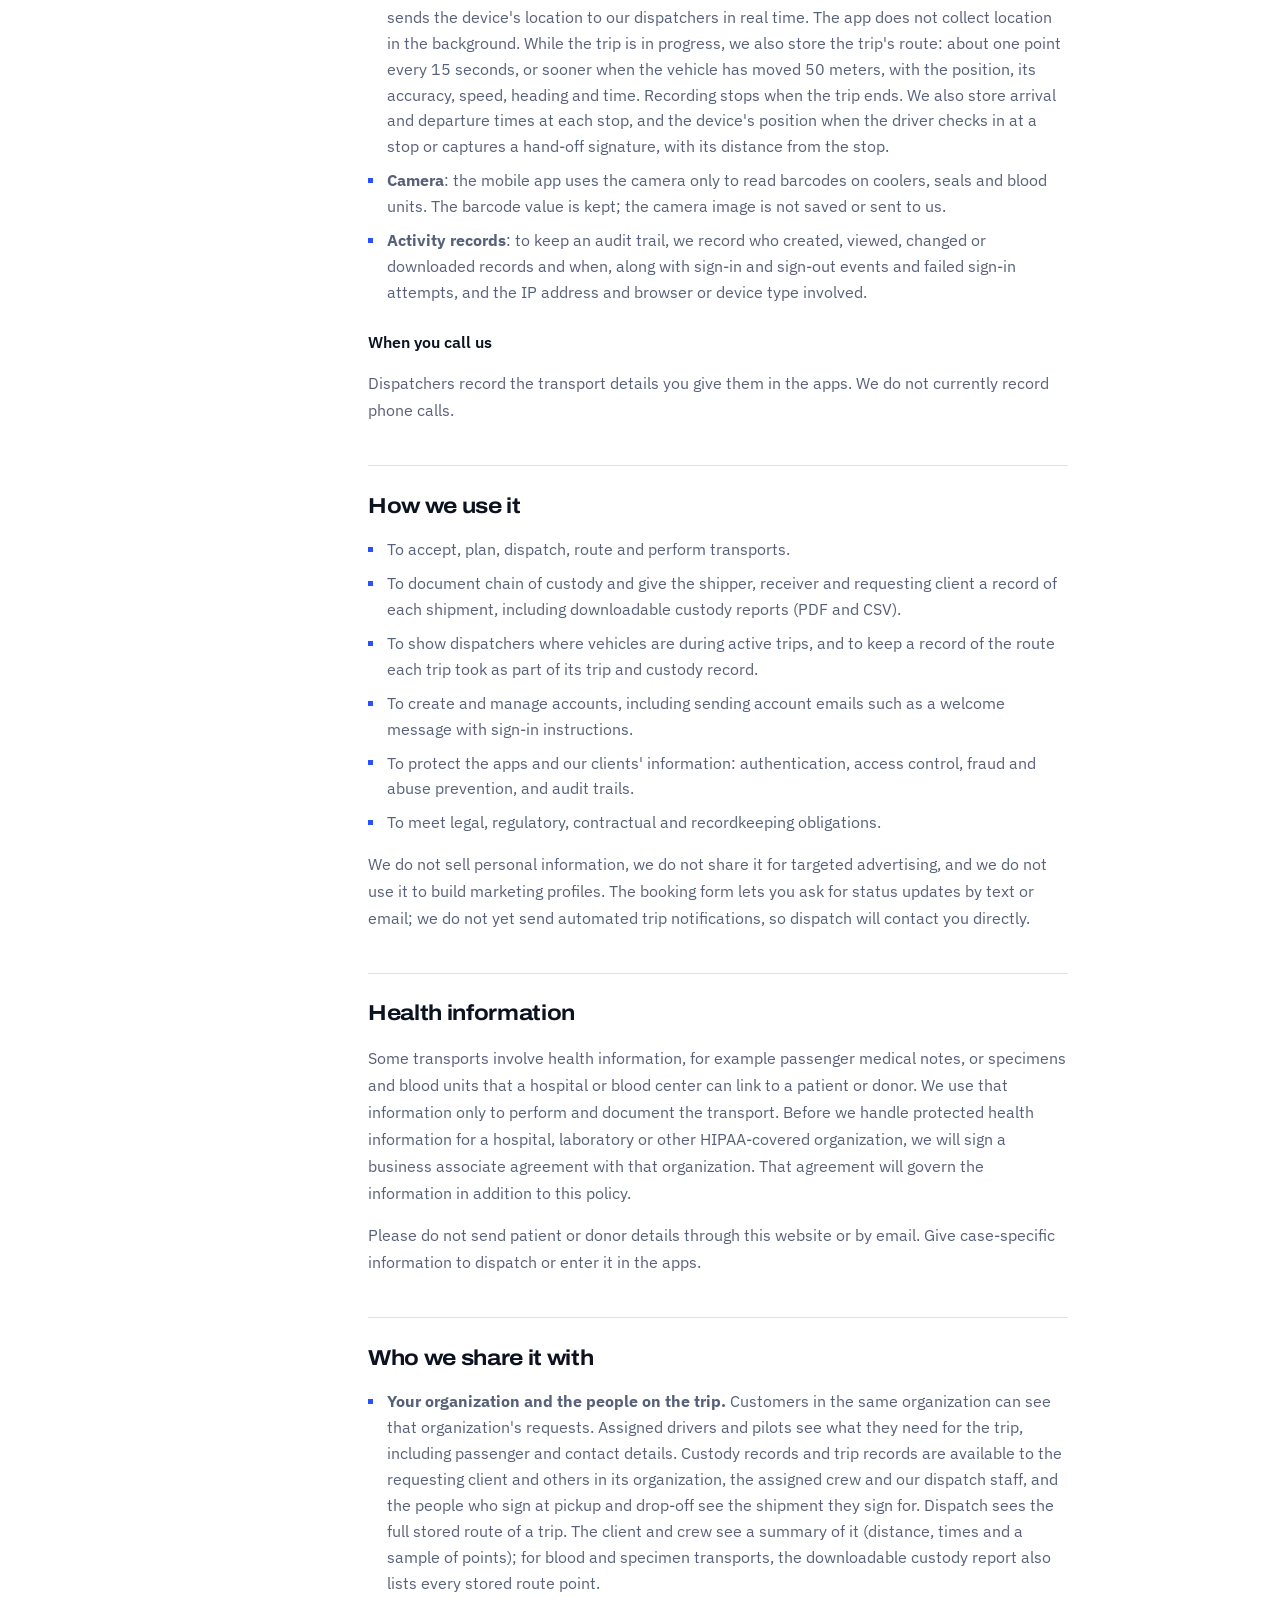
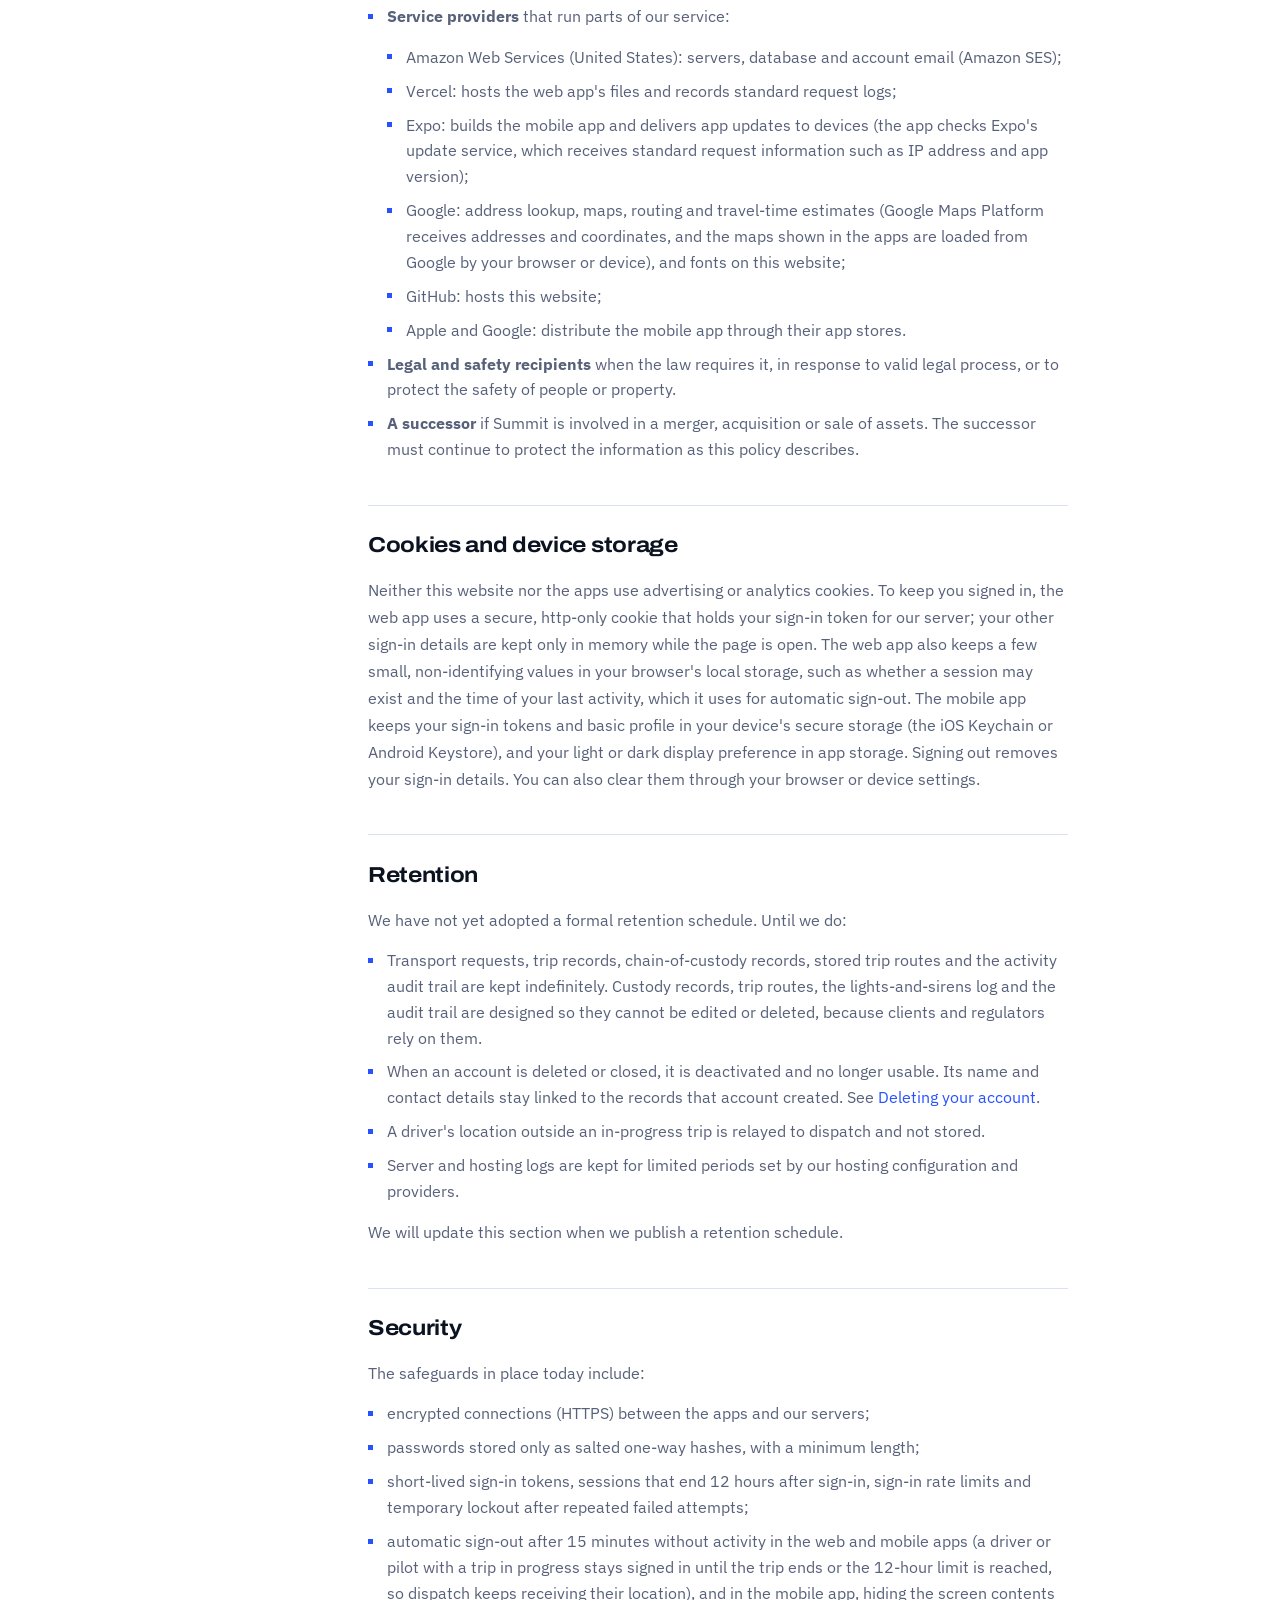
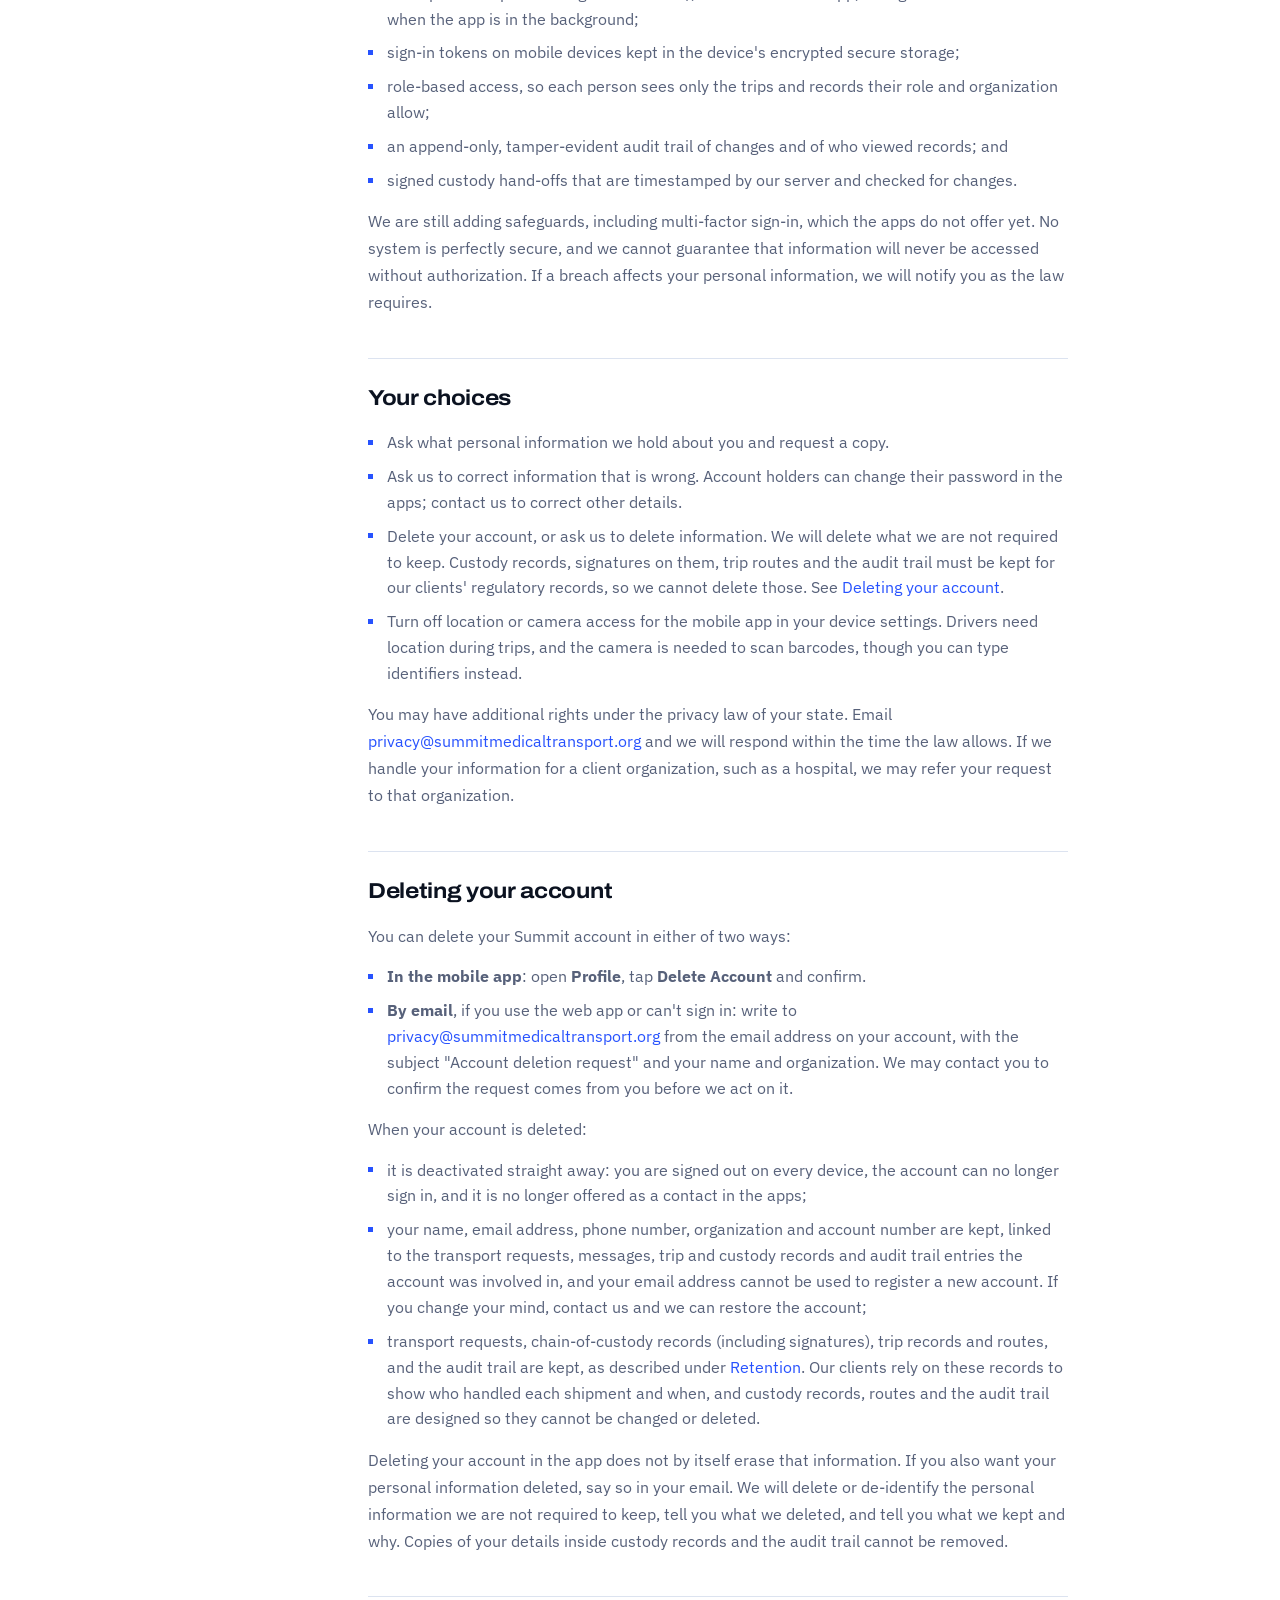
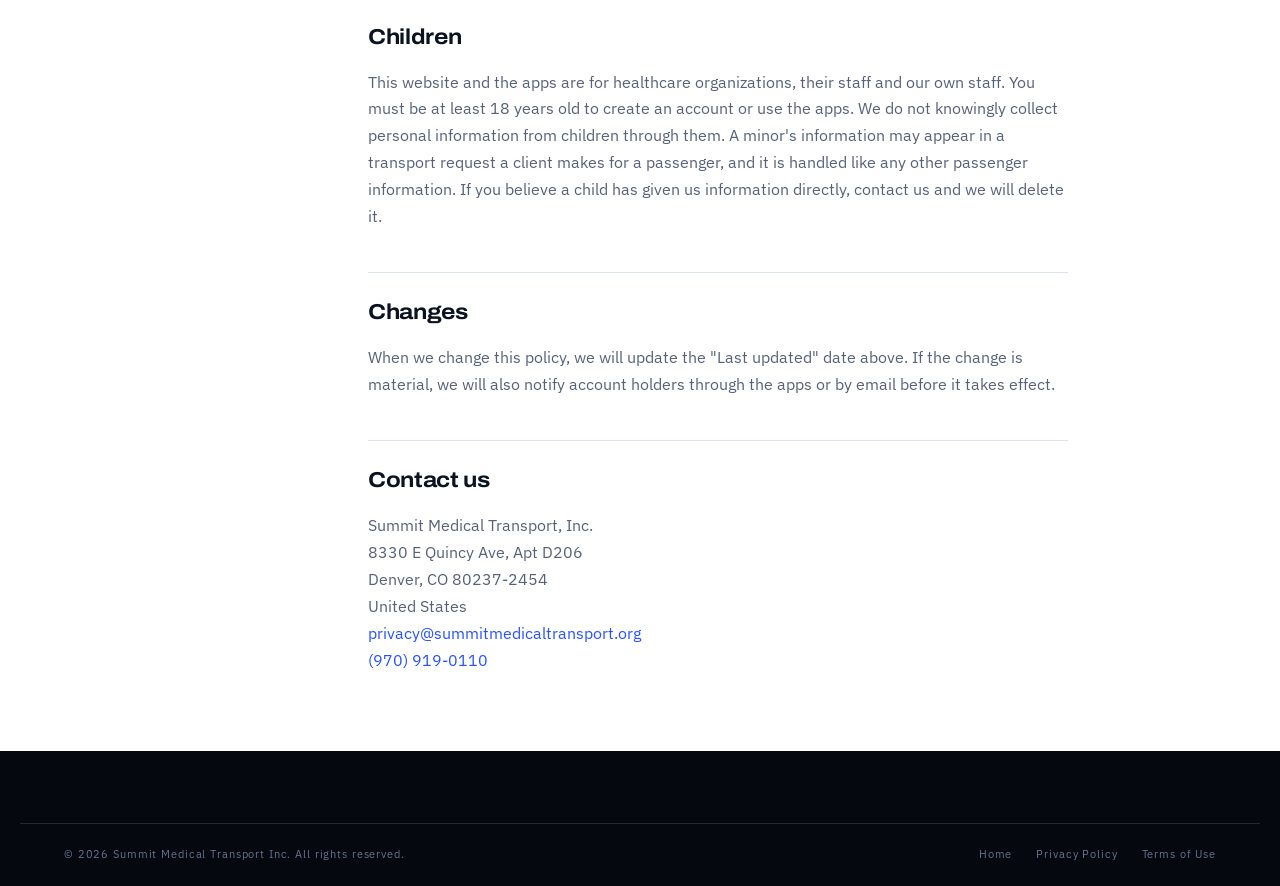
==== commit b75196f4: "Refresh privacy policy and terms for the first app store release Re-check the privacy policy against" ====
--- a/privacy.html
+++ b/privacy.html
@@ -44,7 +44,7 @@
     <aside>
       <p class="eyebrow">Legal</p>
       <h1 class="legal__h1">Privacy<br>Policy</h1>
-      <p class="legal__updated">Last updated: October 12, 2026</p>
+      <p class="legal__updated">Last updated: November 7, 2026</p>
       <nav class="legal__toc" aria-label="On this page">
         <a href="#scope">Scope</a>
         <a href="#collect">What we collect</a>
@@ -55,6 +55,7 @@
         <a href="#retention">Retention</a>
         <a href="#security">Security</a>
         <a href="#rights">Your choices</a>
+        <a href="#delete-account">Deleting your account</a>
         <a href="#children">Children</a>
         <a href="#changes">Changes</a>
         <a href="#reach">Contact us</a>
@@ -69,7 +70,8 @@
 
       <h2 id="scope">Scope</h2>
       <p>
-        This policy explains how Summit Medical Transport Inc. ("Summit," "we,"
+        This policy explains how Summit Medical Transport, Inc., a Colorado
+        corporation ("Summit," "we,"
         "us") handles personal information collected through:
       </p>
       <ul>
@@ -100,28 +102,43 @@
       <h3>When you use the apps</h3>
       <ul>
         <li><strong>Account information</strong>: name, email address, phone number,
-          organization and role. Passwords are stored only as a one-way hash.</li>
+          organization and role, and the account number we assign. Passwords are
+          stored only as a one-way hash.</li>
         <li><strong>Transport requests</strong>: pickup and drop-off locations and
-          facility details (building, floor, room), on-site contact names and phone
-          numbers, special instructions, times, priority, and what is being moved
-          (for example equipment details, organ type, or blood product types and
-          unit counts), plus notes added by you or our staff.</li>
+          facility details (building, floor, room, suite), airport and flight
+          details if a stop is at an airport, on-site contact names and phone
+          numbers, a point of contact for the trip, special instructions, times,
+          priority, and what is being moved (for example equipment details, organ
+          type, or blood product types and unit counts), plus notes added by you or
+          our staff.</li>
         <li><strong>Passenger details</strong>, only if a request includes
-          passengers: name, date of birth, phone number, driver's license number if
-          provided, food preferences and allergies, special needs and medical
-          notes.</li>
+          passengers: name, date of birth, phone number, email address,
+          driver's license number if provided, personal belongings, food
+          preferences and allergies, special needs and medical notes.</li>
         <li><strong>Chain-of-custody records</strong> for blood and specimen
           shipments: cooler, seal and unit identifiers (such as ISBT&nbsp;128
-          donation identification numbers), temperature readings, inspection
-          results, exceptions and their resolution, and the name, organization, role
-          and handwritten signature of the person who releases or receives each
-          shipment. Signatures are also captured at drop-off on other trips.</li>
+          donation identification numbers), temperature readings (taken by hand or
+          uploaded from a cooler's data logger), inspection results, exceptions
+          such as temperature excursions and how each was resolved, and the name,
+          organization, role and handwritten signature of the person who releases
+          or receives each shipment. Signatures are also captured at drop-off on
+          other trips.</li>
+        <li><strong>Trip records</strong>: status changes, and any change made to a
+          request after it was submitted, with the original value, the new value,
+          who made the change and why. Crew also record when they turn emergency
+          lights and sirens on and off, who authorized it and the reason.</li>
         <li><strong>Messages</strong> sent through in-app chat, including a location
           if you choose to share one.</li>
         <li><strong>Driver location</strong>: while a driver or pilot is on an assigned
           trip with the mobile app open, the app sends the device's location to our
-          dispatchers in real time. We do not currently store that location history.
-          We do store arrival and departure times at each stop.</li>
+          dispatchers in real time. The app does not collect location in the
+          background. While the trip is in progress, we also store the trip's route:
+          about one point every 15 seconds, or sooner when the vehicle has moved
+          50 meters, with the position, its accuracy, speed, heading and time.
+          Recording stops when the trip ends. We also store arrival and departure
+          times at each stop, and the device's position when the driver checks in
+          at a stop or captures a hand-off signature, with its distance from the
+          stop.</li>
         <li><strong>Camera</strong>: the mobile app uses the camera only to read
           barcodes on coolers, seals and blood units. The barcode value is kept; the
           camera image is not saved or sent to us.</li>
@@ -143,7 +160,9 @@
         <li>To document chain of custody and give the shipper, receiver and
           requesting client a record of each shipment, including downloadable custody
           reports (PDF and CSV).</li>
-        <li>To show dispatchers where vehicles are during active trips.</li>
+        <li>To show dispatchers where vehicles are during active trips, and to keep a
+          record of the route each trip took as part of its trip and custody
+          record.</li>
         <li>To create and manage accounts, including sending account emails such as
           a welcome message with sign-in instructions.</li>
         <li>To protect the apps and our clients' information: authentication, access
@@ -178,19 +197,26 @@
         <li><strong>Your organization and the people on the trip.</strong> Customers
           in the same organization can see that organization's requests. Assigned
           drivers and pilots see what they need for the trip, including passenger and
-          contact details. Custody records are available to the requesting client and
+          contact details. Custody records and trip records are available to the
+          requesting client and others in its organization, the assigned crew and
           our dispatch staff, and the people who sign at pickup and drop-off see the
-          shipment they sign for.</li>
+          shipment they sign for. Dispatch sees the full stored route of a trip.
+          The client and crew see a summary of it (distance, times and a sample of
+          points); for blood and specimen transports, the downloadable custody
+          report also lists every stored route point.</li>
         <li><strong>Service providers</strong> that run parts of our service:
           <ul>
             <li>Amazon Web Services (United States): servers, database and account
               email (Amazon SES);</li>
             <li>Vercel: hosts the web app's files and records standard request
               logs;</li>
-            <li>Expo: builds the mobile app and delivers app updates to devices;</li>
+            <li>Expo: builds the mobile app and delivers app updates to devices (the
+              app checks Expo's update service, which receives standard request
+              information such as IP address and app version);</li>
             <li>Google: address lookup, maps, routing and travel-time estimates
-              (Google Maps Platform receives addresses and coordinates), and fonts on
-              this website;</li>
+              (Google Maps Platform receives addresses and coordinates, and the maps
+              shown in the apps are loaded from Google by your browser or device),
+              and fonts on this website;</li>
             <li>GitHub: hosts this website;</li>
             <li>Apple and Google: distribute the mobile app through their app
               stores.</li>
@@ -207,10 +233,16 @@
       <h2 id="cookies">Cookies and device storage</h2>
       <p>
         Neither this website nor the apps use advertising or analytics cookies. To
-        keep you signed in, the web app saves your sign-in tokens and basic profile
-        in your browser's local storage, and the mobile app saves them on your
-        device. Signing out removes them. You can also clear them through your
-        browser or device settings.
+        keep you signed in, the web app uses a secure, http-only cookie that holds
+        your sign-in token for our server; your other sign-in details are kept only
+        in memory while the page is open. The web app also keeps a few small,
+        non-identifying values in your browser's local storage, such as whether a
+        session may exist and the time of your last activity, which it uses for
+        automatic sign-out. The mobile app keeps your sign-in tokens and basic
+        profile in your device's secure storage (the iOS Keychain or Android
+        Keystore), and your light or dark display preference in app storage.
+        Signing out removes your sign-in details. You can also clear them through
+        your browser or device settings.
       </p>
 
       <h2 id="retention">Retention</h2>
@@ -218,14 +250,17 @@
         We have not yet adopted a formal retention schedule. Until we do:
       </p>
       <ul>
-        <li>Transport requests, chain-of-custody records and the activity audit trail
-          are kept indefinitely. Custody records and the audit trail are designed so
+        <li>Transport requests, trip records, chain-of-custody records, stored trip
+          routes and the activity audit trail are kept indefinitely. Custody records,
+          trip routes, the lights-and-sirens log and the audit trail are designed so
           they cannot be edited or deleted, because clients and regulators rely on
           them.</li>
-        <li>When an account is closed, it is deactivated and no longer usable. Its
-          name and contact details stay linked to the records that account
-          created.</li>
-        <li>Live driver location is relayed to dispatch and not stored.</li>
+        <li>When an account is deleted or closed, it is deactivated and no longer
+          usable. Its name and contact details stay linked to the records that
+          account created. See <a href="#delete-account">Deleting your
+          account</a>.</li>
+        <li>A driver's location outside an in-progress trip is relayed to dispatch
+          and not stored.</li>
         <li>Server and hosting logs are kept for limited periods set by our hosting
           configuration and providers.</li>
       </ul>
@@ -239,8 +274,16 @@
         <li>encrypted connections (HTTPS) between the apps and our servers;</li>
         <li>passwords stored only as salted one-way hashes, with a minimum
           length;</li>
-        <li>short-lived sign-in tokens, sign-in rate limits and temporary lockout
-          after repeated failed attempts;</li>
+        <li>short-lived sign-in tokens, sessions that end 12 hours after sign-in,
+          sign-in rate limits and temporary lockout after repeated failed
+          attempts;</li>
+        <li>automatic sign-out after 15 minutes without activity in the web and
+          mobile apps (a driver or pilot with a trip in progress stays signed in
+          until the trip ends or the 12-hour limit is reached, so dispatch keeps
+          receiving their location), and in the mobile app, hiding the screen
+          contents when the app is in the background;</li>
+        <li>sign-in tokens on mobile devices kept in the device's encrypted secure
+          storage;</li>
         <li>role-based access, so each person sees only the trips and records their
           role and organization allow;</li>
         <li>an append-only, tamper-evident audit trail of changes and of who viewed
@@ -249,8 +292,8 @@
           for changes.</li>
       </ul>
       <p>
-        We are still adding safeguards, including automatic sign-out after
-        inactivity and multi-factor sign-in for staff. No system is perfectly secure,
+        We are still adding safeguards, including multi-factor sign-in, which the
+        apps do not offer yet. No system is perfectly secure,
         and we cannot guarantee that information will never be accessed without
         authorization. If a breach affects your personal information, we will notify
         you as the law requires.
@@ -261,9 +304,11 @@
         <li>Ask what personal information we hold about you and request a copy.</li>
         <li>Ask us to correct information that is wrong. Account holders can change
           their password in the apps; contact us to correct other details.</li>
-        <li>Ask us to delete information. We will delete what we are not required to
-          keep. Custody records, signatures on them and the audit trail must be kept
-          for our clients' regulatory records, so we cannot delete those.</li>
+        <li>Delete your account, or ask us to delete information. We will delete what
+          we are not required to keep. Custody records, signatures on them, trip
+          routes and the audit trail must be kept for our clients' regulatory
+          records, so we cannot delete those. See <a href="#delete-account">Deleting
+          your account</a>.</li>
         <li>Turn off location or camera access for the mobile app in your device
           settings. Drivers need location during trips, and the camera is needed to
           scan barcodes, though you can type identifiers instead.</li>
@@ -276,11 +321,49 @@
         your request to that organization.
       </p>
 
+      <h2 id="delete-account">Deleting your account</h2>
+      <p>You can delete your Summit account in either of two ways:</p>
+      <ul>
+        <li><strong>In the mobile app</strong>: open <strong>Profile</strong>, tap
+          <strong>Delete Account</strong> and confirm.</li>
+        <li><strong>By email</strong>, if you use the web app or can't sign in:
+          write to
+          <a href="mailto:privacy@summitmedicaltransport.org?subject=Account%20deletion%20request">privacy@summitmedicaltransport.org</a>
+          from the email address on your account, with the subject "Account deletion
+          request" and your name and organization. We may contact you to confirm the
+          request comes from you before we act on it.</li>
+      </ul>
+      <p>When your account is deleted:</p>
+      <ul>
+        <li>it is deactivated straight away: you are signed out on every device, the
+          account can no longer sign in, and it is no longer offered as a contact in
+          the apps;</li>
+        <li>your name, email address, phone number, organization and account number
+          are kept, linked to the transport requests, messages, trip and custody
+          records and audit trail entries the account was involved in, and your
+          email address cannot be used to register a new account. If you change your
+          mind, contact us and we can restore the account;</li>
+        <li>transport requests, chain-of-custody records (including signatures),
+          trip records and routes, and the audit trail are kept, as described under
+          <a href="#retention">Retention</a>. Our clients rely on these records to
+          show who handled each shipment and when, and custody records, routes and
+          the audit trail are designed so they cannot be changed or deleted.</li>
+      </ul>
+      <p>
+        Deleting your account in the app does not by itself erase that information.
+        If you also want your personal information deleted, say so in your email.
+        We will delete or de-identify the personal information we are not required
+        to keep, tell you what we deleted, and tell you what we kept and why. Copies
+        of your details inside custody records and the audit trail cannot be
+        removed.
+      </p>
+
       <h2 id="children">Children</h2>
       <p>
         This website and the apps are for healthcare organizations, their staff and
-        our own staff. We do not knowingly collect personal information from
-        children under 13 through them. A minor's information may appear in a
+        our own staff. You must be at least 18 years old to create an account or
+        use the apps. We do not knowingly collect personal information from
+        children through them. A minor's information may appear in a
         transport request a client makes for a passenger, and it is handled like any
         other passenger information. If you believe a child has given us
         information directly, contact us and we will delete it.
@@ -295,8 +378,10 @@
 
       <h2 id="reach">Contact us</h2>
       <p>
-        Summit Medical Transport Inc.<br>
-        BUSINESS ADDRESS TBD<br>
+        Summit Medical Transport, Inc.<br>
+        8330 E Quincy Ave, Apt D206<br>
+        Denver, CO 80237-2454<br>
+        United States<br>
         <a href="mailto:privacy@summitmedicaltransport.org">privacy@summitmedicaltransport.org</a><br>
         <a href="tel:+19709190110">(970) 919-0110</a>
       </p>
